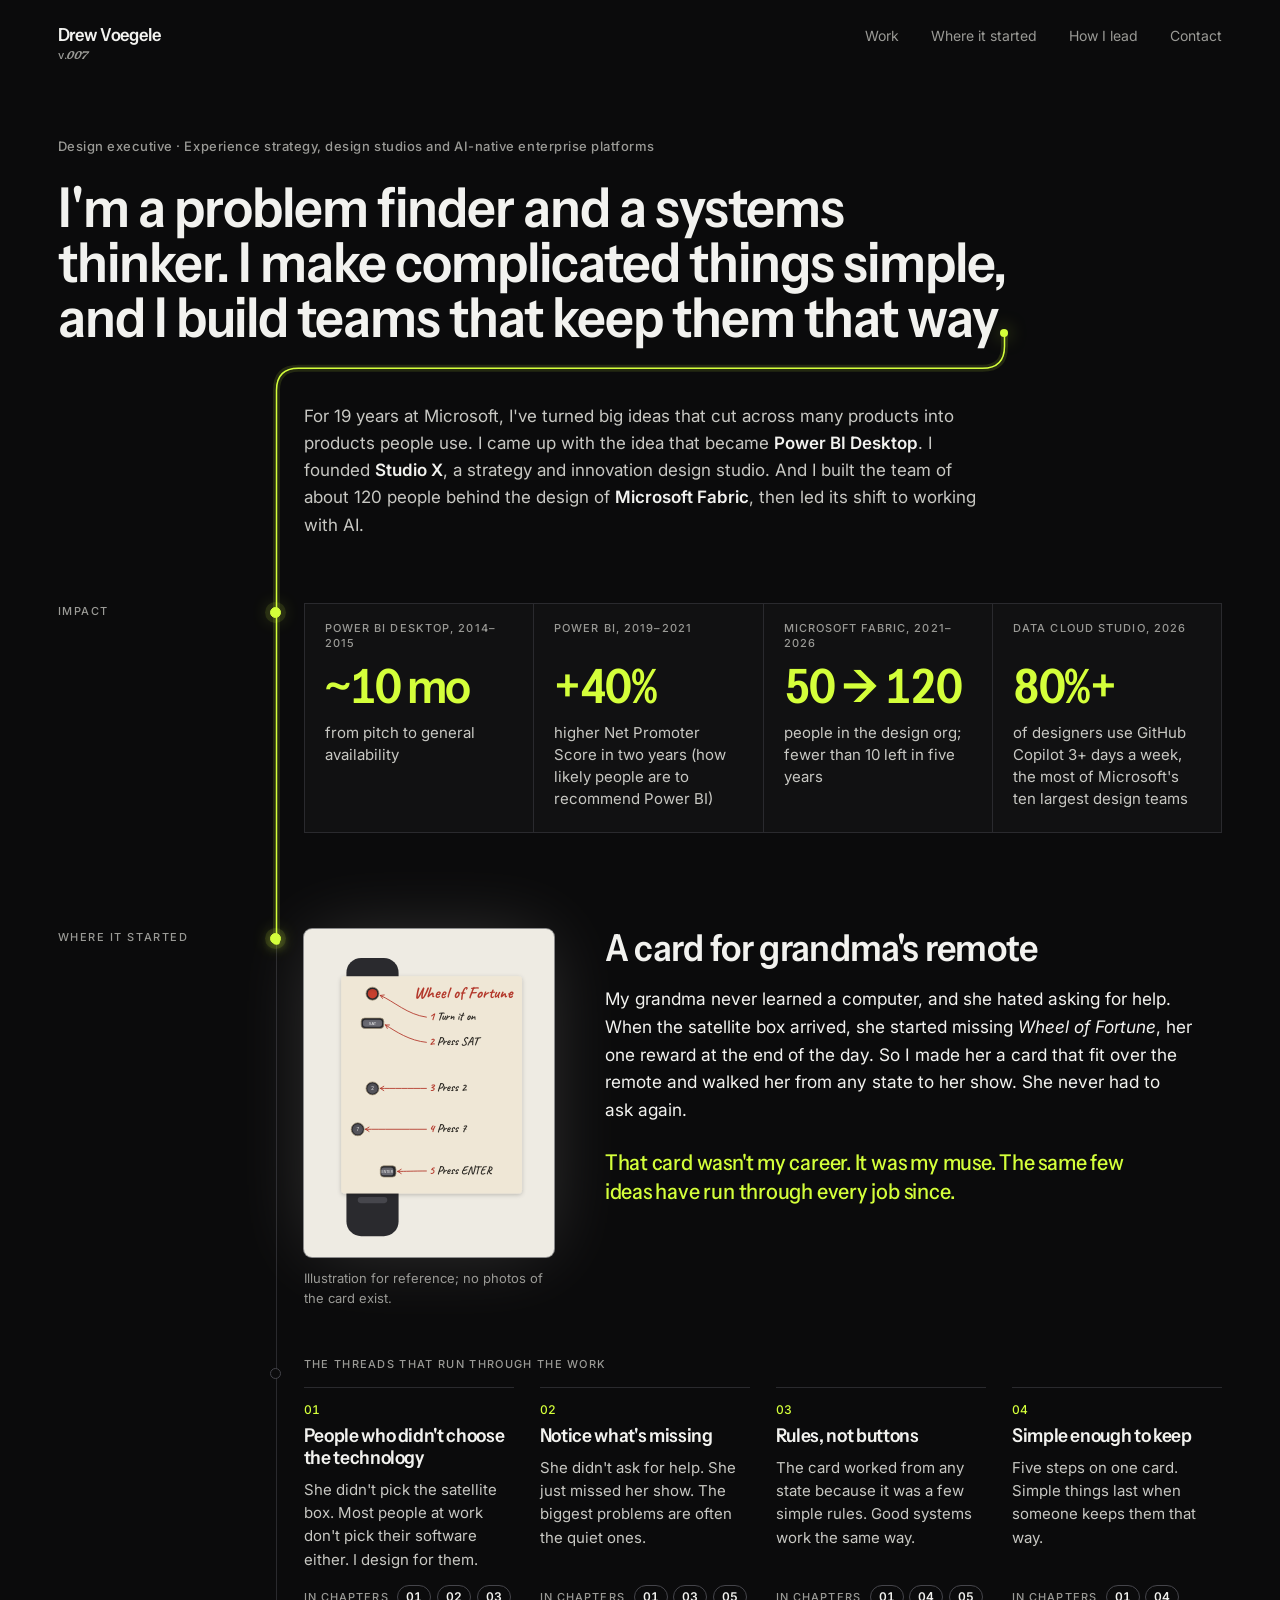
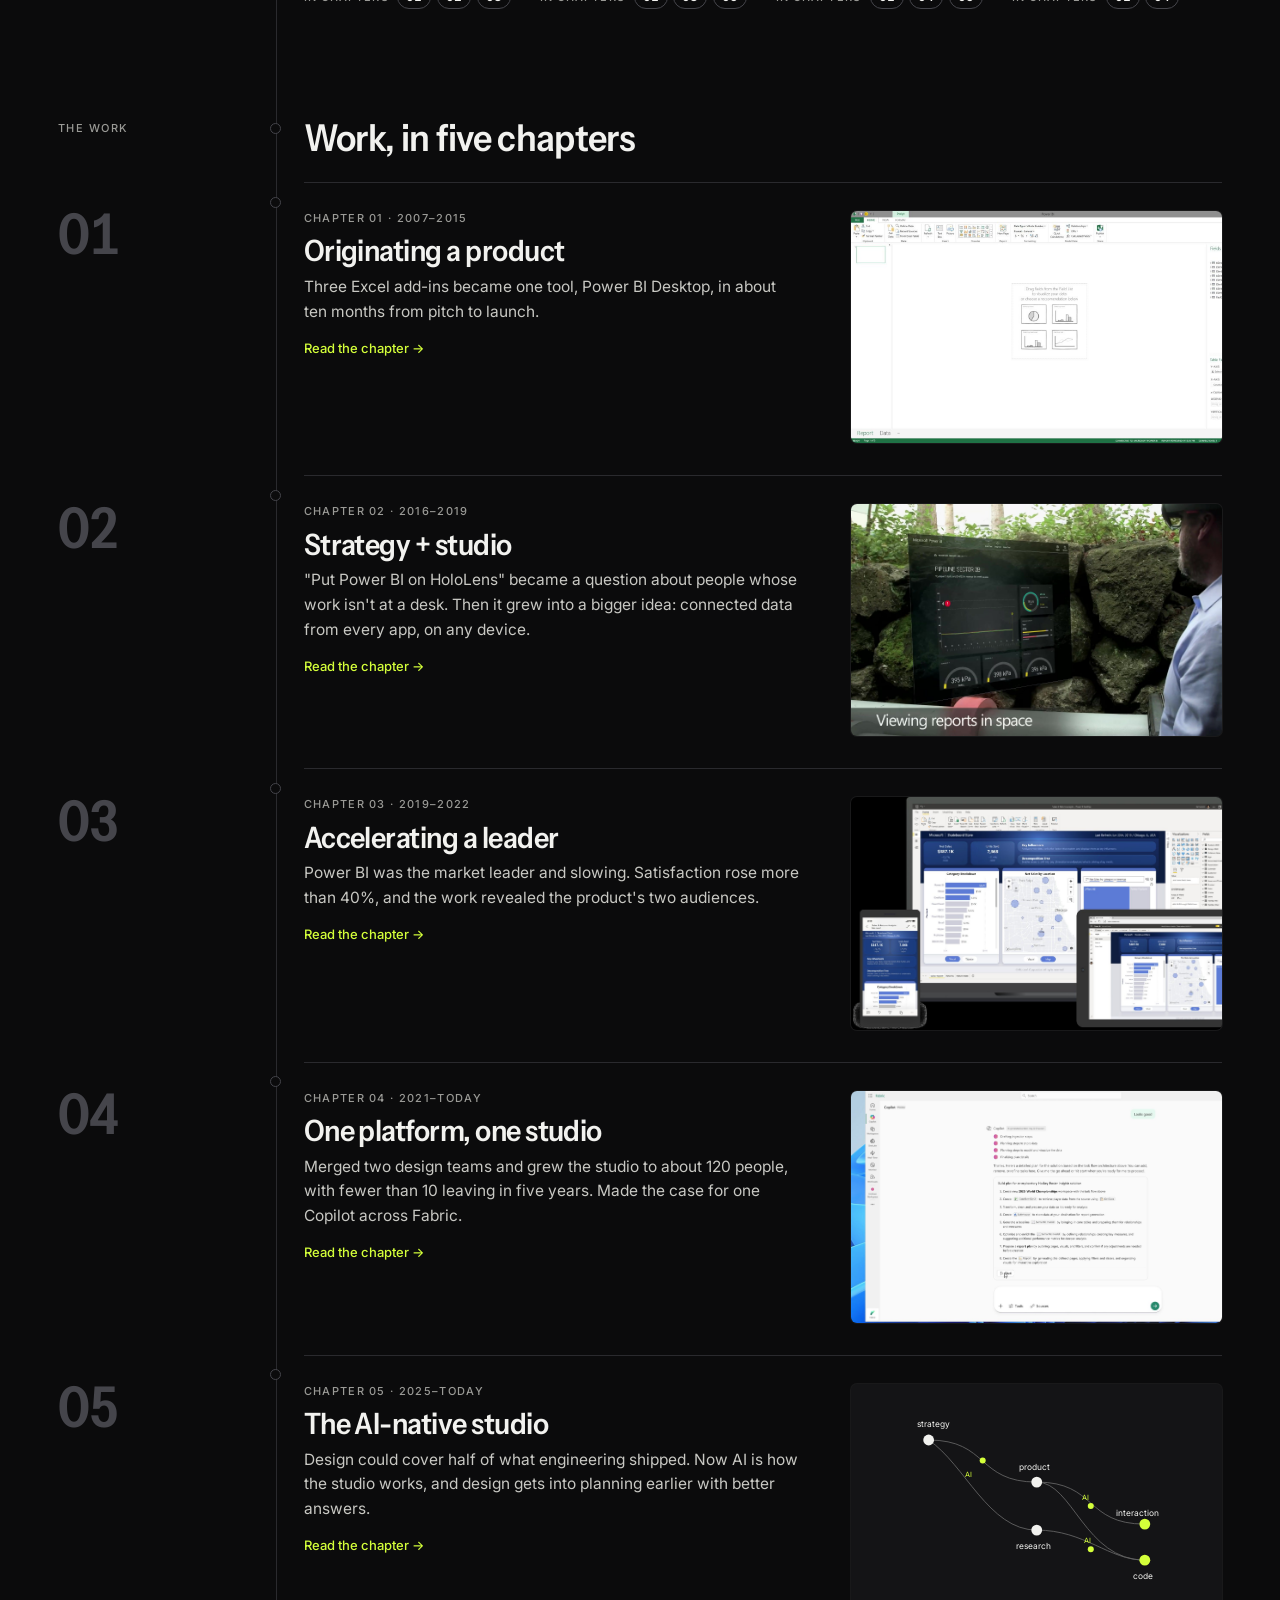
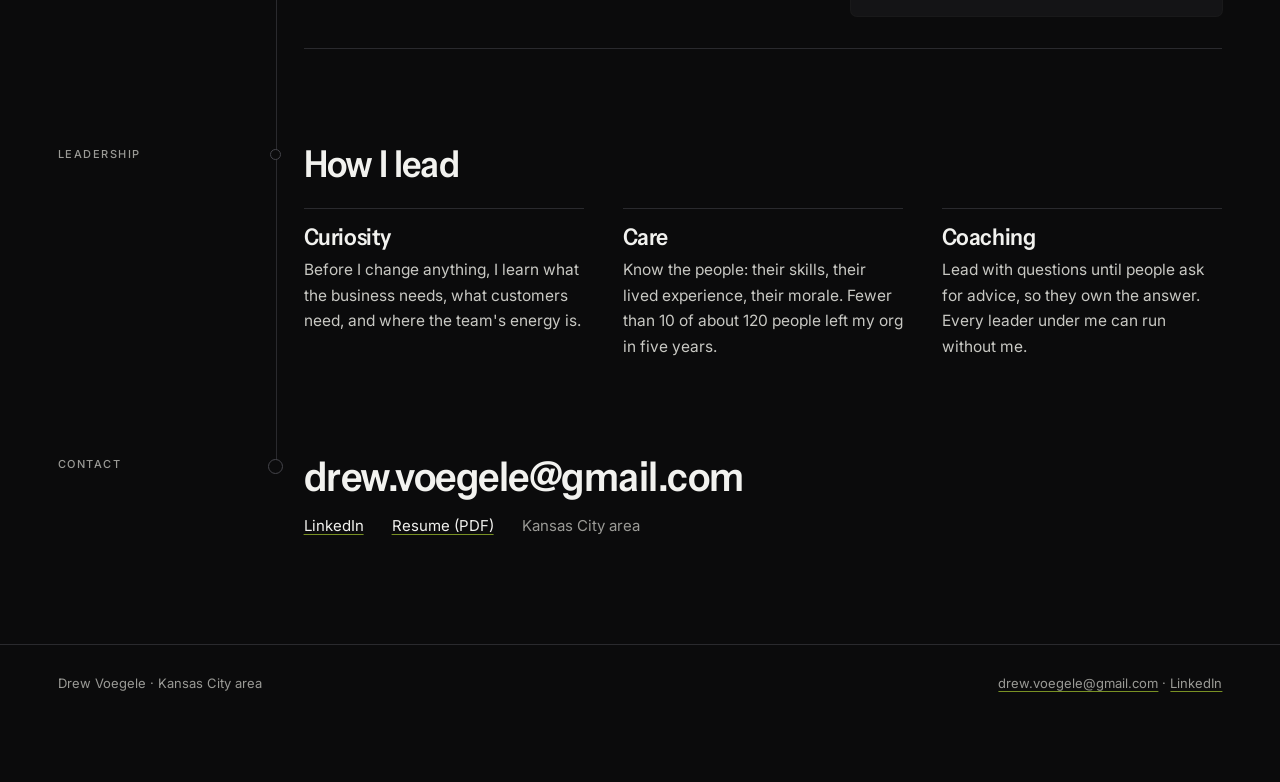
==== index.html @ d63e656a "Publish site from 84c8224" ====
<!doctype html><html lang="en" data-type="instrument"><head><meta charset="utf-8"><meta name="viewport" content="width=device-width, initial-scale=1">
<title>Drew Voegele · Design executive</title><meta name="description" content="I'm a problem finder and a systems thinker. I make complicated things simple, and I build teams that keep them that way.">
<meta name="color-scheme" content="dark"><meta name="theme-color" content="#0B0B0C">
<link rel="preconnect" href="https://fonts.googleapis.com"><link rel="preconnect" href="https://fonts.gstatic.com" crossorigin>
<link href="https://fonts.googleapis.com/css2?family=Instrument+Sans:wdth,wght@75..100,400..700&family=Caveat:wght@700&family=Inter:opsz,wght@14..32,400..600&display=swap" rel="stylesheet">
<link rel="stylesheet" href="styles.css?v=e92eb4bf">
<script>document.documentElement.classList.add("js");</script></head><body class="home">
<a class="skip" href="#main">Skip to content</a>
<div class="page">
<svg class="thread" aria-hidden="true" focusable="false"><path class="track"/><path class="glowline"/><path class="line"/><circle class="tip" r="3.5"/></svg>
<header class="site-head wrap"><span class="brand-wrap"><a class="brand" href="index.html">Drew Voegele</a><span class="ver" title="v.007"><span aria-hidden="true">v.</span><svg aria-hidden="true" focusable="false" xmlns="http://www.w3.org/2000/svg" viewBox="0 -1374 2126 755" fill="currentColor"><path d="M500 -1264Q473 -1281 433 -1279Q379 -1267 345.0 -1224.5Q311 -1182 287 -1138Q252 -1072 197.0 -938.0Q142 -804 180 -729Q198 -695 252 -700Q313 -711 373.5 -785.0Q434 -859 474.5 -951.5Q515 -1044 526.0 -1133.0Q537 -1222 500 -1264ZM290 -625Q188 -608 88.5 -637.5Q-11 -667 1 -800Q16 -1004 146.5 -1184.0Q277 -1364 502 -1364Q562 -1364 610 -1345Q738 -1294 695.5 -1133.5Q653 -973 580 -852Q527 -765 460.0 -707.0Q393 -649 290 -625Z M1207 -1264Q1180 -1281 1140 -1279Q1086 -1267 1052.0 -1224.5Q1018 -1182 994 -1138Q959 -1072 904.0 -938.0Q849 -804 887 -729Q905 -695 959 -700Q1020 -711 1080.5 -785.0Q1141 -859 1181.5 -951.5Q1222 -1044 1233.0 -1133.0Q1244 -1222 1207 -1264ZM997 -625Q895 -608 795.5 -637.5Q696 -667 708 -800Q723 -1004 853.5 -1184.0Q984 -1364 1209 -1364Q1269 -1364 1317 -1345Q1445 -1294 1402.5 -1133.5Q1360 -973 1287 -852Q1234 -765 1167.0 -707.0Q1100 -649 997 -625Z M2116 -1349Q2089 -1211 1967.5 -1106.5Q1846 -1002 1762 -899Q1654 -765 1582 -631H1396Q1501 -802 1646.5 -944.5Q1792 -1087 1944 -1216Q1859 -1223 1774.0 -1218.5Q1689 -1214 1604 -1214Q1568 -1206 1553 -1193Q1536 -1175 1526.0 -1151.5Q1516 -1128 1490 -1122Q1439 -1113 1420 -1115L1512 -1339L1980 -1349Z"/></svg><span class="sr">v.007</span></span></span>
  <nav aria-label="Primary"><a href="index.html#work">Work</a><a href="index.html#origin">Where it started</a><a href="index.html#lead">How I lead</a><a href="index.html#contact">Contact</a></nav></header><main id="main"><section class="hero wrap" aria-label="Introduction">
    <p class="eyebrow">Design executive · Experience strategy, design studios and AI-native enterprise platforms</p>
    <h1 class="statement">I'm a problem finder and a systems thinker. I make complicated things simple, and I build teams that keep them that way<span class="stop" data-t="start" aria-hidden="true"></span><span class="sr">.</span></h1>
    <div class="row intro-row"><div class="rail"></div><div class="spine"><span class="bend" data-t="bend" aria-hidden="true"></span></div><div class="body"><p class="intro">For 19 years at Microsoft, I've turned big ideas that cut across many products into products people use. I came up with the idea that became <strong>Power BI Desktop</strong>. I founded <strong>Studio X</strong>, a strategy and innovation design studio. And I built the team of about 120 people behind the design of <strong>Microsoft Fabric</strong>, then led its shift to working with AI.</p></div></div>
  </section><section class="wrap sec impact-sec" aria-labelledby="impact-h">
    <div class="row sec-head"><div class="rail"><span class="kicker">Impact</span></div><div class="spine"><span class="node" data-t="node" aria-hidden="true"></span></div><div class="body"><h2 id="impact-h" class="sr">Impact</h2>
      <ul class="cells"><li><span class="c-ctx">Power BI Desktop, 2014–2015</span><span class="c-num">~10 mo</span><span class="c-lbl">from pitch to general availability</span></li><li><span class="c-ctx">Power BI, 2019–2021</span><span class="c-num">+40%</span><span class="c-lbl">higher Net Promoter Score in two years (how likely people are to recommend Power BI)</span></li><li><span class="c-ctx">Microsoft Fabric, 2021–2026</span><span class="c-num">50 → 120</span><span class="c-lbl">people in the design org; fewer than 10 left in five years</span></li><li><span class="c-ctx">Data Cloud Studio, 2026</span><span class="c-num">80%+</span><span class="c-lbl">of designers use GitHub Copilot 3+ days a week, the most of Microsoft's ten largest design teams</span></li></ul></div></div>
  </section><section class="wrap sec origin-sec" id="origin" aria-labelledby="origin-h">
    <div class="row sec-head"><div class="rail"><span class="kicker">Where it started</span></div><div class="spine"><span class="node" data-t="node" aria-hidden="true"></span></div><div class="body"><div class="origin">
        <figure class="origin-card"><span class="paper"><svg class="grandma" role="img" aria-label="Illustration of the card: five numbered steps from any state to Wheel of Fortune" xmlns="http://www.w3.org/2000/svg" viewBox="0 0 520 700" role="img" aria-labelledby="gc-title gc-desc">
  <title id="gc-title">Grandma's remote card (illustration)</title>
  <desc id="gc-desc">A long, skinny satellite remote with a cardstock card laid over it. The card is about twice as wide as the remote and overhangs to the right. Holes let five buttons show through; in the overhang, a handwritten headline for each numbered step points to its button, leading to Wheel of Fortune.</desc>
  <defs>
    <mask id="gc-holes">
      <rect x="0" y="0" width="520" height="700" fill="#fff"/>
      <circle cx="130" cy="112" r="15" fill="#000"/>
      <rect x="104" y="168" width="52" height="24" rx="8" fill="#000"/>
      <circle cx="130" cy="330" r="15" fill="#000"/>
      <circle cx="96" cy="424" r="15" fill="#000"/>
      <rect x="148" y="508" width="36" height="26" rx="8" fill="#000"/>
    </mask>
    <filter id="gc-shadow" x="-10%" y="-10%" width="120%" height="120%">
      <feDropShadow dx="0" dy="3" stdDeviation="5" flood-opacity=".22"/>
    </filter>
  </defs>

  <!-- the long, skinny remote -->
  <rect x="70" y="30" width="120" height="640" rx="34" fill="#2a2a2e"/>
  <circle cx="130" cy="112" r="11" fill="#c8402f"/>
  <rect x="84" y="148" width="40" height="16" rx="6" fill="#55555c"/><rect x="136" y="148" width="40" height="16" rx="6" fill="#55555c"/>
  <rect x="108" y="172" width="44" height="16" rx="6" fill="#6a6a72"/>
  <text x="130" y="184" font-size="9" text-anchor="middle" fill="#eee" font-family="Arial, sans-serif">SAT</text>
  <rect x="86" y="214" width="24" height="56" rx="12" fill="#46464c"/><rect x="150" y="214" width="24" height="56" rx="12" fill="#46464c"/>
  <circle cx="130" cy="242" r="14" fill="#46464c"/>
  <g fill="#55555c">
    <circle cx="96" cy="330" r="12"/><circle cx="130" cy="330" r="12"/><circle cx="164" cy="330" r="12"/>
    <circle cx="96" cy="377" r="12"/><circle cx="130" cy="377" r="12"/><circle cx="164" cy="377" r="12"/>
    <circle cx="96" cy="424" r="12"/><circle cx="130" cy="424" r="12"/><circle cx="164" cy="424" r="12"/>
    <circle cx="96" cy="471" r="12"/><circle cx="130" cy="471" r="12"/><circle cx="164" cy="471" r="12"/>
  </g>
  <g font-family="Arial, sans-serif" font-size="11" fill="#eee" text-anchor="middle">
    <text x="96" y="334">1</text><text x="130" y="334">2</text><text x="164" y="334">3</text>
    <text x="96" y="381">4</text><text x="130" y="381">5</text><text x="164" y="381">6</text>
    <text x="96" y="428">7</text><text x="130" y="428">8</text><text x="164" y="428">9</text>
    <text x="130" y="475">0</text>
  </g>
  <rect x="150" y="512" width="28" height="18" rx="6" fill="#6a6a72"/>
  <text x="164" y="525" font-size="8" text-anchor="middle" fill="#eee" font-family="Arial, sans-serif">ENTER</text>
  <rect x="96" y="580" width="68" height="14" rx="7" fill="#46464c"/>

  <!-- the card: about twice the remote's width, overhanging to the right -->
  <g filter="url(#gc-shadow)">
    <rect x="58" y="72" width="416" height="500" rx="8" fill="#efe7d6" mask="url(#gc-holes)"/>
  </g>
  <g fill="none" stroke="#9c8f74" stroke-width="1.5">
    <circle cx="130" cy="112" r="15"/><rect x="104" y="168" width="52" height="24" rx="8"/>
    <circle cx="130" cy="330" r="15"/><circle cx="96" cy="424" r="15"/><rect x="148" y="508" width="36" height="26" rx="8"/>
  </g>

  <!-- handwritten headlines in the overhang, each pointing to its button -->
  <g font-family="'Caveat', 'Bradley Hand', 'Comic Sans MS', cursive" fill="#2d2a25">
    <text x="226" y="122" font-size="38" font-weight="700" fill="#b3372a">Wheel of Fortune</text>
  </g>
  <g font-family="'Caveat', 'Bradley Hand', 'Comic Sans MS', cursive" font-size="27" font-weight="700" fill="#2d2a25">
    <text x="260" y="172"><tspan fill="#b3372a">1</tspan>  Turn it on</text>
    <text x="260" y="230"><tspan fill="#b3372a">2</tspan>  Press SAT</text>
    <text x="260" y="336"><tspan fill="#b3372a">3</tspan>  Press 2</text>
    <text x="260" y="430"><tspan fill="#b3372a">4</tspan>  Press 7</text>
    <text x="260" y="526"><tspan fill="#b3372a">5</tspan>  Press ENTER</text>
  </g>
  <g fill="none" stroke="#b3372a" stroke-width="2" stroke-linecap="round">
    <path d="M254 166 C 210 160, 180 130, 148 116"/><path d="M148 116 l 9 -1 M148 116 l 5 7"/>
    <path d="M254 224 C 215 220, 185 200, 160 184"/><path d="M160 184 l 9 0 M160 184 l 4 8"/>
    <path d="M254 330 C 215 330, 175 330, 148 330"/><path d="M148 330 l 8 -5 M148 330 l 8 5"/>
    <path d="M254 424 C 200 424, 150 424, 114 424"/><path d="M114 424 l 8 -5 M114 424 l 8 5"/>
    <path d="M254 520 C 225 520, 205 521, 188 521"/><path d="M188 521 l 8 -5 M188 521 l 8 5"/>
  </g>
</svg>
</span><figcaption class="cap">Illustration for reference; no photos of the card exist.</figcaption></figure>
        <div class="origin-text"><h2 id="origin-h">A card for grandma's remote</h2><p class="crawl">My grandma never learned a computer, and she hated asking for help. When the satellite box arrived, she started missing <em>Wheel of Fortune</em>, her one reward at the end of the day. So I made her a card that fit over the remote and walked her from any state to her show. She never had to ask again.</p><p class="turn">That card wasn't my career. It was my muse. The same few ideas have run through every job since.</p></div>
      </div></div></div>
    <div class="row threads-row"><div class="rail"></div><div class="spine"><span class="node" data-t="node" aria-hidden="true"></span></div><div class="body"><h3 class="threads-h">The threads that run through the work</h3>
      <ol class="threads"><li><span class="th-n">01</span><h4>People who didn't choose the technology</h4><p>She didn't pick the satellite box. Most people at work don't pick their software either. I design for them.</p><p class="th-in"><span>In chapters</span><a class="th-ch" href="work/originating-a-product.html" title="Originating a product">01</a><a class="th-ch" href="work/strategy-and-studio.html" title="Strategy + studio">02</a><a class="th-ch" href="work/accelerating-a-leader.html" title="Accelerating a leader">03</a></p></li><li><span class="th-n">02</span><h4>Notice what's missing</h4><p>She didn't ask for help. She just missed her show. The biggest problems are often the quiet ones.</p><p class="th-in"><span>In chapters</span><a class="th-ch" href="work/originating-a-product.html" title="Originating a product">01</a><a class="th-ch" href="work/accelerating-a-leader.html" title="Accelerating a leader">03</a><a class="th-ch" href="work/the-ai-native-studio.html" title="The AI-native studio">05</a></p></li><li><span class="th-n">03</span><h4>Rules, not buttons</h4><p>The card worked from any state because it was a few simple rules. Good systems work the same way.</p><p class="th-in"><span>In chapters</span><a class="th-ch" href="work/originating-a-product.html" title="Originating a product">01</a><a class="th-ch" href="work/one-platform-one-studio.html" title="One platform, one studio">04</a><a class="th-ch" href="work/the-ai-native-studio.html" title="The AI-native studio">05</a></p></li><li><span class="th-n">04</span><h4>Simple enough to keep</h4><p>Five steps on one card. Simple things last when someone keeps them that way.</p><p class="th-in"><span>In chapters</span><a class="th-ch" href="work/originating-a-product.html" title="Originating a product">01</a><a class="th-ch" href="work/one-platform-one-studio.html" title="One platform, one studio">04</a></p></li></ol></div></div>
  </section><section class="wrap sec" id="work" aria-labelledby="work-h">
    <div class="row sec-head"><div class="rail"><span class="kicker">The work</span></div><div class="spine"><span class="node" data-t="node" aria-hidden="true"></span></div><div class="body"><h2 id="work-h">Work, in five chapters</h2></div></div>
    <ol class="chapters"><li><div class="row chapter"><div class="rail"><span class="ch-n">01</span></div><div class="spine"><span class="node" data-t="node" aria-hidden="true"></span></div><div class="body"><a class="ch-link" href="work/originating-a-product.html"><span class="ch-txt"><span class="ch-years">Chapter 01 · 2007–2015</span><span class="ch-title">Originating a product</span><span class="ch-sum">Three Excel add-ins became one tool, Power BI Desktop, in about ten months from pitch to launch.</span><span class="ch-go">Read the chapter <span aria-hidden="true">→</span></span></span>
        <span class="ch-thumb"><img src="img/pbi-scottgu-empty-canvas.jpg" alt="" loading="lazy" decoding="async"></span></a></div></div></li><li><div class="row chapter"><div class="rail"><span class="ch-n">02</span></div><div class="spine"><span class="node" data-t="node" aria-hidden="true"></span></div><div class="body"><a class="ch-link" href="work/strategy-and-studio.html"><span class="ch-txt"><span class="ch-years">Chapter 02 · 2016–2019</span><span class="ch-title">Strategy + studio</span><span class="ch-sum">&quot;Put Power BI on HoloLens&quot; became a question about people whose work isn't at a desk. Then it grew into a bigger idea: connected data from every app, on any device.</span><span class="ch-go">Read the chapter <span aria-hidden="true">→</span></span></span>
        <span class="ch-thumb"><img src="img/hololens-pipewalk-report-in-space.jpg" alt="" loading="lazy" decoding="async"></span></a></div></div></li><li><div class="row chapter"><div class="rail"><span class="ch-n">03</span></div><div class="spine"><span class="node" data-t="node" aria-hidden="true"></span></div><div class="body"><a class="ch-link" href="work/accelerating-a-leader.html"><span class="ch-txt"><span class="ch-years">Chapter 03 · 2019–2022</span><span class="ch-title">Accelerating a leader</span><span class="ch-sum">Power BI was the market leader and slowing. Satisfaction rose more than 40%, and the work revealed the product's two audiences.</span><span class="ch-go">Read the chapter <span aria-hidden="true">→</span></span></span>
        <span class="ch-thumb"><img src="img/pbi-new-look-2020.jpg" alt="" loading="lazy" decoding="async"></span></a></div></div></li><li><div class="row chapter"><div class="rail"><span class="ch-n">04</span></div><div class="spine"><span class="node" data-t="node" aria-hidden="true"></span></div><div class="body"><a class="ch-link" href="work/one-platform-one-studio.html"><span class="ch-txt"><span class="ch-years">Chapter 04 · 2021–today</span><span class="ch-title">One platform, one studio</span><span class="ch-sum">Merged two design teams and grew the studio to about 120 people, with fewer than 10 leaving in five years. Made the case for one Copilot across Fabric.</span><span class="ch-go">Read the chapter <span aria-hidden="true">→</span></span></span>
        <span class="ch-thumb"><img src="img/zava-build-plan.jpg" alt="" loading="lazy" decoding="async"></span></a></div></div></li><li><div class="row chapter"><div class="rail"><span class="ch-n">05</span></div><div class="spine"><span class="node" data-t="node" aria-hidden="true"></span></div><div class="body"><a class="ch-link" href="work/the-ai-native-studio.html"><span class="ch-txt"><span class="ch-years">Chapter 05 · 2025–today</span><span class="ch-title">The AI-native studio</span><span class="ch-sum">Design could cover half of what engineering shipped. Now AI is how the studio works, and design gets into planning earlier with better answers.</span><span class="ch-go">Read the chapter <span aria-hidden="true">→</span></span></span>
        <span class="ch-thumb"><svg class="cascade" viewBox="0 0 480 300" role="img" aria-label="Design as a cascade of decisions: each decision flows into the next, with AI taking on steps along the way">
  <g fill="none" stroke="currentColor" stroke-width="1.5" opacity=".35"><path d="M60 50 C 160 50,140 120,240 120 S 320 190,420 190"/><path d="M60 50 C 120 90,160 200,240 200 S 360 250,420 250"/><path d="M240 120 C 300 120,320 250,420 250"/></g>
  <g fill="currentColor"><circle cx="60" cy="50" r="9"/><circle cx="240" cy="120" r="9"/><circle cx="240" cy="200" r="9"/></g>
  <g fill="var(--accent)"><circle cx="420" cy="190" r="9"/><circle cx="420" cy="250" r="9"/><circle cx="150" cy="84" r="5"/><circle cx="330" cy="160" r="5"/><circle cx="330" cy="232" r="5"/></g>
  <g font-family="var(--body)" font-size="14" fill="currentColor"><text x="40" y="28">strategy</text><text x="210" y="100">product</text><text x="206" y="232">research</text><text x="372" y="176">interaction</text><text x="400" y="282">code</text></g>
  <g font-family="var(--body)" font-size="12" fill="var(--accent)"><text x="120" y="112">AI</text><text x="316" y="150">AI</text><text x="318" y="222">AI</text></g></svg></span></a></div></div></li></ol>
  </section><section class="wrap sec" id="lead" aria-labelledby="lead-h">
    <div class="row sec-head"><div class="rail"><span class="kicker">Leadership</span></div><div class="spine"><span class="node" data-t="node" aria-hidden="true"></span></div><div class="body"><h2 id="lead-h">How I lead</h2>
      <div class="lead"><div><h3>Curiosity</h3><p>Before I change anything, I learn what the business needs, what customers need, and where the team's energy is.</p></div><div><h3>Care</h3><p>Know the people: their skills, their lived experience, their morale. Fewer than 10 of about 120 people left my org in five years.</p></div><div><h3>Coaching</h3><p>Lead with questions until people ask for advice, so they own the answer. Every leader under me can run without me.</p></div></div></div></div>
  </section><section class="wrap sec contact" id="contact" aria-labelledby="contact-h">
    <div class="row sec-head"><div class="rail"><span class="kicker">Contact</span></div><div class="spine"><span class="node end" data-t="end" aria-hidden="true"></span></div><div class="body"><h2 id="contact-h" class="sr">Contact</h2>
      <p class="mail"><a href="mailto:drew.voegele@gmail.com">drew.voegele@gmail.com</a></p>
      <p class="links"><a href="https://www.linkedin.com/in/drewvoegele">LinkedIn</a><a href="assets/Drew-Voegele-Resume.pdf">Resume (PDF)</a><span>Kansas City area</span></p></div></div>
  </section></main><footer class="site-foot wrap"><p>Drew Voegele · Kansas City area</p><p><a href="mailto:drew.voegele@gmail.com">drew.voegele@gmail.com</a> · <a href="https://www.linkedin.com/in/drewvoegele">LinkedIn</a></p></footer></div>

<script src="thread.js?v=e92eb4bf" defer></script>

</body></html>
---- styles.css ----
/* Iteration 05 · Converged. 03's colors and line; 02's chapter index and chapter layout; 01's impact cells
   and call-outs. Rules: concepts/DIRECTION.md. Sizes run a notch smaller than any of 01–04. */
:root {
  --bg: #0B0B0C; --raised: #141416; --raised-2: #1A1A1D; --hair: #2A2A2E; --hair-2: #45454B;
  --text: #F2F2EF; --text-2: #C8C8C3; --muted: #9A9A96; --accent: #D4FF3A; --on-accent: #0B0B0C;
  --body: "Inter", system-ui, -apple-system, "Segoe UI", Arial, sans-serif;
  --pad: clamp(16px, 4.5vw, 64px);
  --label: 190px; --spine: 56px;
  --dot-top: .55em;
  color-scheme: dark;
}
/* Headline type, switchable from the concept bar: between 03's playfulness and 02's elegance */
:root, [data-type="instrument"] { --display: "Instrument Sans", "Helvetica Neue", Arial, sans-serif; --d-wght: 600; --d-wdth: 92%; --d-vs: normal; --d-track: -.018em; }
[data-type="bricolage"] { --display: "Bricolage Grotesque", "Helvetica Neue", Arial, sans-serif; --d-wght: 540; --d-wdth: 100%; --d-vs: "opsz" 32; --d-track: -.02em; }
[data-type="schibsted"] { --display: "Schibsted Grotesk", "Helvetica Neue", Arial, sans-serif; --d-wght: 600; --d-wdth: 100%; --d-vs: normal; --d-track: -.022em; }

* { box-sizing: border-box; }
html { -webkit-text-size-adjust: 100%; background: var(--bg); }
body { margin: 0; background: var(--bg); color: var(--text); font: 400 1rem/1.65 var(--body); -webkit-font-smoothing: antialiased; }
img, svg { max-width: 100%; display: block; }
img { height: auto; }
a { color: inherit; text-decoration: underline; text-decoration-color: color-mix(in srgb, var(--accent) 55%, transparent); text-decoration-thickness: 1px; text-underline-offset: .22em; }
a:hover { color: var(--accent); }
:focus-visible { outline: 2px solid var(--accent); outline-offset: 4px; border-radius: 3px; }
h1, h2, h3, h4, .disp { font-family: var(--display); font-weight: var(--d-wght); font-stretch: var(--d-wdth); font-variation-settings: var(--d-vs); letter-spacing: var(--d-track); line-height: 1.05; margin: 0; }
p { margin: 0 0 1em; }
strong { font-weight: 600; color: var(--text); }
.sr { position: absolute; width: 1px; height: 1px; overflow: hidden; clip: rect(0 0 0 0); white-space: nowrap; }
.skip { position: absolute; left: -999px; top: .5rem; z-index: 30; background: var(--accent); color: var(--bg); padding: .5rem .8rem; border-radius: 4px; font-weight: 600; }
.skip:focus { left: var(--pad); }

.page { position: relative; isolation: isolate; }
.wrap { width: 100%; max-width: 1400px; margin-inline: auto; padding-inline: var(--pad); position: relative; z-index: 1; }
.kicker { display: block; font: 500 .6875rem/1.4 var(--body); letter-spacing: .14em; text-transform: uppercase; color: var(--muted); }

/* ---------- The line (from 03) ---------- */
svg.thread { position: absolute; left: 0; top: 0; z-index: 0; pointer-events: none; overflow: visible; max-width: none; }
svg.thread path { fill: none; stroke-linecap: round; stroke-linejoin: round; }
svg.thread .track { stroke: var(--hair); stroke-width: 1; }
svg.thread .line { stroke: var(--accent); stroke-width: 1.5; }
svg.thread .glowline { stroke: var(--accent); stroke-width: 7; opacity: .12; }
svg.thread .tip { fill: var(--accent); filter: drop-shadow(0 0 6px var(--accent)); }
.thread-done svg.thread .tip { opacity: 0; transition: opacity .6s; }

.row { display: grid; grid-template-columns: var(--label) var(--spine) minmax(0, 1fr); grid-template-areas: "rail spine body"; }
.rail { grid-area: rail; padding-top: .1rem; min-width: 0; }
.spine { grid-area: spine; display: flex; justify-content: center; align-items: flex-start; }
.body { grid-area: body; min-width: 0; }
.node { display: block; width: 11px; height: 11px; border-radius: 50%; background: var(--bg); border: 1.5px solid var(--hair-2); margin-top: var(--dot-top); flex: none; transition: background-color .5s, border-color .5s, box-shadow .5s; }
.node.lit, html:not(.js) .node { background: var(--accent); border-color: var(--accent); box-shadow: 0 0 0 5px rgba(212, 255, 58, .10), 0 0 18px rgba(212, 255, 58, .45); }
.node.end, .node.start { width: 15px; height: 15px; }
.bend { display: block; width: 1px; height: 1px; }
.sec-head .node { --dot-top: .25rem; }

/* ---------- Header ---------- */
.site-head { display: flex; justify-content: space-between; align-items: baseline; gap: 1rem; padding-block: 1.5rem; }
.brand { font: var(--d-wght) 1.125rem/1 var(--display); font-stretch: var(--d-wdth); font-variation-settings: var(--d-vs); letter-spacing: -.01em; text-decoration: none; }
.brand-wrap { display: flex; flex-direction: column; gap: .4rem; }
.ver { display: block; font: 500 .6875rem/1 var(--body); color: var(--muted); transition: color .2s; }
.ver svg { display: inline; height: .73em; width: auto; vertical-align: baseline; margin-left: .08em; } /* .73em ≈ Inter's cap height, so 007 stands as tall as a capital */
.ver:hover { color: var(--accent); }
.site-head nav { display: flex; gap: clamp(1rem, 2.6vw, 2rem); font-size: .875rem; }
.site-head nav a { color: var(--muted); text-decoration: none; }
.site-head nav a:hover { color: var(--text); }

/* ---------- Home hero: sized so the impact cells peek above the fold ---------- */
.hero { padding-top: clamp(1.5rem, 4vw, 3.5rem); }
.eyebrow { font: 500 .8125rem/1.5 var(--body); letter-spacing: .04em; color: var(--muted); margin-bottom: clamp(1rem, 2vw, 1.5rem); max-width: 44rem; }
.statement { font-size: clamp(2.25rem, 4.3vw, 4.1rem); line-height: 1.0; max-width: 17.5em; text-wrap: balance; }
.stop { display: inline-block; width: .15em; height: .15em; border-radius: 50%; background: var(--accent); margin-left: .035em; box-shadow: 0 0 .3em rgba(212, 255, 58, .55); }
.intro-row { margin-top: clamp(2.5rem, 4.5vw, 3.75rem); }
.intro { font-size: clamp(1.0625rem, 1.3vw, 1.1875rem); line-height: 1.6; color: var(--text-2); max-width: 40em; margin: 0; }

.sec { padding-top: clamp(4rem, 7.5vw, 7rem); }
.sec h2 { font-size: clamp(1.75rem, 2.9vw, 2.6rem); }
.impact-sec { padding-top: clamp(3rem, 5vw, 4.5rem); }

/* ---------- Impact cells (from 01) ---------- */
.cells { list-style: none; margin: 0; padding: 0; display: grid; grid-template-columns: repeat(4, minmax(0, 1fr)); border-top: 1px solid var(--hair); border-left: 1px solid var(--hair); }
.cells li { display: flex; flex-direction: column; gap: .75rem; padding: 1.1rem 1.25rem 1.4rem; border-right: 1px solid var(--hair); border-bottom: 1px solid var(--hair); background: rgba(20, 20, 22, .72); }
.c-ctx { font: 500 .6875rem/1.35 var(--body); letter-spacing: .1em; text-transform: uppercase; color: var(--muted); min-height: 2.7em; }
.c-num { font: var(--d-wght) clamp(2.25rem, 3.7vw, 3.4rem)/1 var(--display); font-stretch: var(--d-wdth); font-variation-settings: var(--d-vs); letter-spacing: -.03em; color: var(--accent); font-variant-numeric: tabular-nums; white-space: nowrap; }
.c-lbl { font-size: .9375rem; line-height: 1.45; color: var(--text-2); }

/* ---------- Origin: the muse, then the threads ---------- */
.origin { display: grid; grid-template-columns: minmax(0, 250px) minmax(0, 1fr); gap: clamp(1.5rem, 4vw, 3.5rem); align-items: start; }
.paper { display: block; background: #EEEBE3; border-radius: 8px; padding: 16px 12px 8px; box-shadow: 0 0 0 1px rgba(255, 255, 255, .5), 0 0 80px -10px rgba(238, 235, 227, .2); }
.paper svg { width: 100%; height: auto; }
.origin-card { margin: 0; }
.origin-text h2 { margin-bottom: 1.1rem; }
.crawl { font-size: clamp(1.0625rem, 1.35vw, 1.25rem); line-height: 1.6; color: var(--text); max-width: 34em; }
.turn { font: 500 clamp(1.2rem, 1.7vw, 1.5rem)/1.35 var(--display); font-stretch: var(--d-wdth); font-variation-settings: var(--d-vs); letter-spacing: -.01em; color: var(--accent); max-width: 26em; margin-top: 1.5rem; }
.threads-row { margin-top: clamp(2.5rem, 4vw, 3.5rem); }
.threads-h { font-size: 1rem; font-family: var(--body); font-weight: 500; letter-spacing: .12em; text-transform: uppercase; font-size: .6875rem; color: var(--muted); margin-bottom: 1rem; }
.threads { list-style: none; margin: 0; padding: 0; display: grid; grid-template-columns: repeat(4, minmax(0, 1fr)); gap: 0 clamp(1rem, 2vw, 1.75rem); }
.threads li { border-top: 1px solid var(--hair); padding-top: 1rem; display: flex; flex-direction: column; }
.th-n { font: 500 .75rem/1 var(--body); color: var(--accent); font-variant-numeric: tabular-nums; margin-bottom: .6rem; }
.threads h4 { font-size: 1.1875rem; line-height: 1.15; margin-bottom: .55rem; }
.threads p { font-size: .9375rem; line-height: 1.55; color: var(--text-2); margin: 0 0 .9rem; }
.th-in { display: flex; flex-wrap: wrap; align-items: center; gap: .35rem; margin-top: auto !important; }
.th-in span { font: 500 .6875rem/1 var(--body); letter-spacing: .1em; text-transform: uppercase; color: var(--muted); margin-right: .2rem; }
.th-ch { font: 600 .75rem/1 var(--body); text-decoration: none; color: var(--text); border: 1px solid var(--hair-2); border-radius: 99px; padding: .3rem .5rem; font-variant-numeric: tabular-nums; }
.th-ch:hover { border-color: var(--accent); color: var(--accent); }

/* ---------- Chapters (02's contents layout) ---------- */
.chapters { list-style: none; margin: 1.5rem 0 0; padding: 0; }
.chapter .node { --dot-top: .9rem; }
.ch-n { display: block; font: var(--d-wght) clamp(2.75rem, 4.4vw, 4.25rem)/.9 var(--display); font-stretch: var(--d-wdth); font-variation-settings: var(--d-vs); letter-spacing: -.03em; color: var(--hair-2); font-variant-numeric: tabular-nums; transition: color .6s; padding-top: 1.6rem; }
.chapter.lit .ch-n, html:not(.js) .ch-n { color: var(--accent); }
.ch-link { display: grid; grid-template-columns: minmax(0, 1.15fr) minmax(0, .85fr); gap: clamp(1.25rem, 3.5vw, 3rem); align-items: start; text-decoration: none; padding: 1.75rem 0 2rem; border-top: 1px solid var(--hair); }
.chapters li:last-child .ch-link { border-bottom: 1px solid var(--hair); }
.ch-txt { display: flex; flex-direction: column; gap: .55rem; }
.ch-years { font: 500 .6875rem/1.4 var(--body); letter-spacing: .12em; text-transform: uppercase; color: var(--muted); }
.ch-title { font: var(--d-wght) clamp(1.5rem, 2.3vw, 2.1rem)/1.05 var(--display); font-stretch: var(--d-wdth); font-variation-settings: var(--d-vs); letter-spacing: var(--d-track); }
.ch-sum { font-size: .9688rem; line-height: 1.6; color: var(--text-2); max-width: 32em; }
.ch-go { margin-top: .35rem; font: 500 .8125rem/1.4 var(--body); color: var(--accent); }
a.ch-link:hover .ch-title { color: var(--accent); }
.ch-thumb { display: block; aspect-ratio: 16 / 10; overflow: hidden; background: var(--raised); border-radius: 6px; box-shadow: 0 0 0 1px rgba(255, 255, 255, .06); }
.ch-thumb img { width: 100%; height: 100%; object-fit: cover; object-position: top left; transition: transform .6s cubic-bezier(.2, .7, .2, 1); }
a.ch-link:hover .ch-thumb img { transform: scale(1.025); }
.cascade { color: var(--text); width: 100%; height: 100%; padding: 7% 6%; }

/* ---------- Lead and contact hang off the line (03), more compact ---------- */
.lead { display: grid; grid-template-columns: repeat(3, minmax(0, 1fr)); gap: clamp(1.25rem, 3vw, 2.5rem); margin-top: 1.5rem; }
.lead h3 { font-size: clamp(1.25rem, 1.8vw, 1.6rem); margin-bottom: .5rem; padding-top: 1rem; border-top: 1px solid var(--hair); }
.lead p { color: var(--text-2); font-size: .9688rem; margin: 0; }
.contact { padding-bottom: clamp(3.5rem, 7vw, 6rem); }
.mail { font: var(--d-wght) clamp(1.5rem, 3.2vw, 2.75rem)/1.05 var(--display); font-stretch: var(--d-wdth); font-variation-settings: var(--d-vs); letter-spacing: -.012em; margin: 0 0 1rem; overflow-wrap: anywhere; }
.mail a { text-decoration: none; background: linear-gradient(var(--accent), var(--accent)) 0 100% / 0 2px no-repeat; transition: background-size .5s, color .3s; }
.mail a:hover { background-size: 100% 2px; }
.links { display: flex; flex-wrap: wrap; gap: .5rem 1.75rem; color: var(--muted); font-size: .9375rem; }
.links a { color: var(--text); }
.site-foot { display: flex; flex-wrap: wrap; justify-content: space-between; gap: .5rem 2rem; padding-block: 1.75rem 5.5rem; border-top: 1px solid var(--hair); color: var(--muted); font-size: .8125rem; }
.site-foot p { margin: 0; }

/* ---------- Images glow on black (03) ---------- */
.glow { position: relative; display: block; isolation: isolate; }
.glow::before { content: ""; position: absolute; inset: 10% 8% -4%; z-index: -1; background: var(--src) center / cover no-repeat; filter: blur(46px) saturate(1.4); opacity: .3; border-radius: 30%; pointer-events: none; }
.glow img { width: 100%; border-radius: 5px; box-shadow: 0 0 0 1px rgba(255, 255, 255, .07), 0 36px 72px -40px rgba(0, 0, 0, .9); }

/* ---------- Chapter page ---------- */
.chapter-page { --label: 220px; }
.ch-hero { position: relative; padding: clamp(2.5rem, 6vw, 5rem) 0 clamp(2rem, 4vw, 3rem); }
.ch-hero-bg { position: absolute; inset: -84px 0 0 34%; z-index: -1; background: var(--hero) center top / cover no-repeat; opacity: .78; pointer-events: none; }
.ch-hero-bg::after { content: ""; position: absolute; inset: 0;
  background: linear-gradient(90deg, var(--bg) 0%, rgba(11, 11, 12, .85) 30%, rgba(11, 11, 12, .55) 65%, rgba(11, 11, 12, .25) 100%),
              linear-gradient(0deg, var(--bg) 0%, rgba(11, 11, 12, .6) 30%, rgba(11, 11, 12, 0) 60%),
              linear-gradient(180deg, var(--bg) 0%, rgba(11, 11, 12, 0) 24%); }
.sh-row .node { --dot-top: .6rem; }
.sh-years { display: block; margin-top: .35rem; color: var(--text-2); font-size: .875rem; }
.story-title { font-size: clamp(2.5rem, 5.4vw, 4.9rem); line-height: .98; max-width: 12em; text-wrap: balance; }
.deck { margin: 1.25rem 0 0; max-width: 30em; font: 500 clamp(1.1rem, 1.7vw, 1.45rem)/1.35 var(--display); font-stretch: var(--d-wdth); font-variation-settings: var(--d-vs); letter-spacing: -.008em; color: var(--text); }
.byline { display: grid; grid-template-columns: minmax(0, .8fr) minmax(0, 1.2fr); gap: 1.5rem 2.5rem; margin: 2rem 0 0; padding-top: 1.1rem; border-top: 1px solid rgba(255, 255, 255, .14); max-width: 58rem; }
.byline div { display: flex; flex-direction: column; gap: .4rem; }
.byline dd { margin: 0; font-size: .9375rem; line-height: 1.55; color: var(--text-2); }
.by-impact dt { color: var(--accent); }
.by-impact dd { color: var(--text); }

.chap-sec { padding-top: clamp(2.5rem, 4.5vw, 3.75rem); }
.sec-row .node { --dot-top: .5rem; }
.sec-n { display: block; font: 500 .75rem/1 var(--body); color: var(--muted); font-variant-numeric: tabular-nums; margin-bottom: .6rem; transition: color .6s; }
.row.lit .sec-n, html:not(.js) .sec-n { color: var(--accent); }
.sec-h { font-size: clamp(1.15rem, 1.45vw, 1.35rem); line-height: 1.2; padding-right: 1.25rem; text-wrap: balance; }
.prose { max-width: 40em; font-size: 1.03rem; line-height: 1.7; color: var(--text-2); }
.prose p { margin-bottom: 1em; }
.prose p:last-child { margin-bottom: 0; }
.principles { margin: 0; padding-left: 1.25rem; }
.principles li { margin-bottom: .6rem; padding-left: .35rem; }
.principles li::marker { color: var(--accent); font-weight: 600; }

.pull { margin: 2rem 0 0; padding: 0; max-width: 36em; }
.pull::before { content: ""; display: block; width: 48px; height: 2px; background: var(--accent); margin-bottom: 1.1rem; }
.pull p { font: 500 clamp(1.3rem, 2vw, 1.8rem)/1.3 var(--display); font-stretch: var(--d-wdth); font-variation-settings: var(--d-vs); letter-spacing: -.012em; color: var(--text); margin: 0; text-wrap: pretty; }

.fig { margin: 2rem 0 0; }
.prose + .fig { margin-top: 2.25rem; }
.jrow { display: flex; gap: clamp(.75rem, 1.6vw, 1.25rem); align-items: flex-start; }
.jcell { flex: var(--ar) 1 0; min-width: 0; margin: 0; }
.single .jcell { flex: none; width: 100%; }
.cap { font-size: .8125rem; line-height: 1.5; color: var(--muted); margin: .75rem 0 0; max-width: 46em; }
.fig.compare > .kicker { margin-bottom: .9rem; }
.key { margin-top: 1.5rem; padding-top: 1rem; border-top: 1px solid var(--hair); display: grid; grid-template-columns: 5rem minmax(0, 1fr); gap: 1rem; }
.legend { margin: 0; padding: 0; list-style: none; counter-reset: lg; columns: 2; column-gap: 2rem; font-size: .875rem; color: var(--text-2); }
.legend li { counter-increment: lg; display: flex; gap: .7rem; line-height: 1.45; margin-bottom: .6rem; break-inside: avoid; }
.legend li::before { content: counter(lg); flex: none; width: 1.35rem; height: 1.35rem; border-radius: 50%; background: var(--accent); color: var(--on-accent); font: 600 .6875rem/1.35rem var(--body); text-align: center; }

/* Call-outs on the work (01) */
.ann { position: relative; container-type: inline-size; }
.ann-lines { position: absolute; inset: 0; width: 100%; height: 100%; overflow: visible; pointer-events: none; }
.ann-lines line { stroke: var(--accent); stroke-width: 1.25; }
.ann-dot { position: absolute; width: 9px; height: 9px; margin: -4.5px 0 0 -4.5px; border-radius: 50%; background: var(--accent); box-shadow: 0 0 0 3px rgba(11, 11, 12, .55); }
.ann-tag { position: absolute; display: flex; align-items: center; gap: 7px; transform: translate(-11px, -50%); white-space: nowrap; }
.ann-tag.is-left { flex-direction: row-reverse; transform: translate(calc(-100% + 11px), -50%); }
.mk { display: inline-grid; place-items: center; flex: none; width: 22px; height: 22px; border-radius: 50%; background: var(--accent); color: var(--on-accent); font: 700 .6875rem/1 var(--body); box-shadow: 0 0 0 3px rgba(11, 11, 12, .55); }
.chip { font: 600 .6875rem/1 var(--body); letter-spacing: .06em; text-transform: uppercase; background: var(--bg); color: var(--text); padding: 6px 8px; border: 1px solid var(--accent); border-radius: 3px; }
.ann-legend { display: none; list-style: none; margin: .75rem 0 0; padding: 0; }
.ov { position: absolute; width: max(16px, calc(var(--d) * 1cqw)); aspect-ratio: 1; transform: translate(-50%, -50%); display: grid; place-items: center; border-radius: 50%; background: var(--accent); color: var(--on-accent); font: 700 max(9px, calc(var(--d) * .5cqw))/1 var(--body); box-shadow: 0 0 0 2px var(--bg); }

.cards { list-style: none; margin: 0; padding: 0; display: grid; grid-template-columns: repeat(3, minmax(0, 1fr)); gap: clamp(.9rem, 1.8vw, 1.25rem); }
.card { background: var(--raised); border-radius: 6px; overflow: hidden; display: flex; flex-direction: column; box-shadow: 0 0 0 1px rgba(255, 255, 255, .05); }
.card-img { display: block; aspect-ratio: 16 / 10; overflow: hidden; }
.card-img img { width: 100%; height: 100%; object-fit: cover; object-position: top left; }
.card-body { padding: 1rem 1.1rem 1.2rem; }
.card-meta { font: 500 .6875rem/1.4 var(--body); letter-spacing: .1em; text-transform: uppercase; color: var(--muted); margin: 0 0 .4rem; }
.card h3 { font-size: 1.1875rem; margin-bottom: .45rem; }
.card p:last-child { color: var(--text-2); font-size: .875rem; line-height: 1.55; margin: 0; }
.card.text-only { border-top: 2px solid var(--accent); }

.onward { padding-block: clamp(3.5rem, 6vw, 5rem) clamp(3.5rem, 7vw, 6rem); }
.onward-link { display: grid; grid-template-columns: auto minmax(0, 1fr); column-gap: 1.25rem; row-gap: .4rem; text-decoration: none; padding-top: 1.25rem; border-top: 1px solid var(--hair); max-width: 52rem; }
.ow-n { grid-row: span 2; font: var(--d-wght) clamp(2.5rem, 4vw, 3.75rem)/.9 var(--display); font-stretch: var(--d-wdth); font-variation-settings: var(--d-vs); color: var(--accent); letter-spacing: -.03em; }
.ow-title { font: var(--d-wght) clamp(1.5rem, 2.6vw, 2.25rem)/1.05 var(--display); font-stretch: var(--d-wdth); font-variation-settings: var(--d-vs); letter-spacing: var(--d-track); }
.ow-sum { color: var(--text-2); font-size: .9375rem; }
.onward-link:hover .ow-title { color: var(--accent); }
.onward .node { --dot-top: 1.6rem; }
.back { margin: 1.5rem 0 0; color: var(--muted); font-size: .9375rem; }

/* ---------- Concept bar with the type switcher ---------- */
.concept-bar { position: fixed; z-index: 20; left: 50%; transform: translateX(-50%); top: 14px; display: flex; align-items: center; gap: .2rem; padding: .3rem .35rem .3rem .85rem; background: rgba(20, 20, 22, .9); backdrop-filter: blur(12px); -webkit-backdrop-filter: blur(12px); border: 1px solid var(--hair); border-radius: 99px; font: 500 .75rem/1 var(--body); color: var(--text-2); }
.cb-name { color: var(--accent); margin-right: .5rem; white-space: nowrap; }
.cb-type { display: flex; align-items: center; gap: .15rem; padding: 0 .4rem; border-inline: 1px solid var(--hair); margin-right: .15rem; }
.cb-lbl { color: var(--muted); margin-right: .3rem; }
.cb-type button { font: inherit; color: inherit; background: none; border: 1px solid transparent; border-radius: 99px; padding: .4rem .6rem; cursor: pointer; white-space: nowrap; }
.cb-type button[aria-pressed="true"] { border-color: var(--accent); color: var(--text); }
.cb-type button:hover { background: var(--hair); }
.concept-bar a { text-decoration: none; padding: .45rem .6rem; border-radius: 99px; white-space: nowrap; }
.concept-bar a:hover { background: var(--hair); color: var(--text); }

/* ---------- Mid widths ---------- */
@media (max-width: 1100px) {
  :root { --label: 150px; --spine: 48px; }
  .chapter-page { --label: 170px; }
  .cells { grid-template-columns: repeat(2, minmax(0, 1fr)); }
  .threads { grid-template-columns: repeat(2, minmax(0, 1fr)); gap: 1.5rem 1.5rem; }
  .cb-type .long, .concept-bar .long { display: none; }
}

/* ---------- Phone: the line moves to the left edge (03) ---------- */
@media (max-width: 760px) {
  :root, .chapter-page { --spine: 24px; }
  body { font-size: .9688rem; }
  .row { grid-template-columns: var(--spine) minmax(0, 1fr); grid-template-areas: "spine rail" "spine body"; column-gap: 12px; margin-left: -6px; }
  .rail:empty { display: none; }
  .spine { grid-row: 1 / span 2; }
  .sec-head .rail, .sh-row .rail, .sec-row .rail { margin-bottom: .75rem; }
  .row .node, .sec-head .node, .sec-row .node, .sh-row .node, .onward .node { --dot-top: .3rem; }
  .chapter .node { --dot-top: .3rem; }
  .site-head nav a[href$="#origin"] { display: none; }
  .cells { grid-template-columns: 1fr 1fr; }
  .cells li { padding: .9rem .9rem 1.1rem; }
  .c-ctx { min-height: 0; }
  .origin { grid-template-columns: 1fr; }
  .origin-card { max-width: 230px; }
  .threads { grid-template-columns: 1fr; gap: 1.25rem; }
  .ch-n { font-size: 1.75rem; padding-top: 0; }
  .ch-link { grid-template-columns: 1fr; padding-top: 1rem; }
  .ch-thumb { order: -1; }
  .lead { grid-template-columns: 1fr; }
  .jrow { flex-direction: column; }
  .jcell { flex: none; width: 100%; }
  .cards { grid-template-columns: 1fr; }
  .legend { columns: 1; }
  .key { grid-template-columns: 1fr; gap: .5rem; }
  .byline { grid-template-columns: 1fr; }
  .chip { display: none; }
  .ann-legend { display: grid; gap: .5rem; }
  .ann-legend li { display: flex; gap: .6rem; align-items: center; font-size: .875rem; color: var(--text-2); }
  .ann-tag .mk { width: 18px; height: 18px; font-size: .625rem; }
  .ch-hero-bg { opacity: .35; background-position: 70% top; }
  .ch-hero-bg::after { background: linear-gradient(0deg, var(--bg) 0%, rgba(11, 11, 12, .75) 55%, rgba(11, 11, 12, .6) 100%); }
  .sh-years { display: inline; margin-left: .5rem; }
  .sh-row .kicker { display: inline; }
  .concept-bar { top: auto; bottom: 10px; padding-left: .75rem; font-size: .6875rem; max-width: calc(100vw - 20px); }
  .cb-name { margin-right: .25rem; }
  .site-foot { padding-bottom: 6rem; }
}
@media (prefers-reduced-motion: reduce) {
  *, *::before, *::after { transition: none !important; animation: none !important; }
}
/* Keep the bar compact at the top: only the active typeface shows its name */
.cb-type button .long { display: none; }
.cb-type button[aria-pressed="true"] .long { display: inline; }
.concept-bar > a .long { display: none; }

/* Breaks inside long prose */
.inline-pull { margin: 1.75rem 0 1.75rem; }
.cells.mini { grid-template-columns: repeat(2, minmax(0, 1fr)); margin: 1.5rem 0 1.5rem; max-width: 36rem; }
.cells.mini .c-num { font-size: clamp(1.75rem, 2.6vw, 2.4rem); }
.cells.mini .c-lbl { font-size: .875rem; }
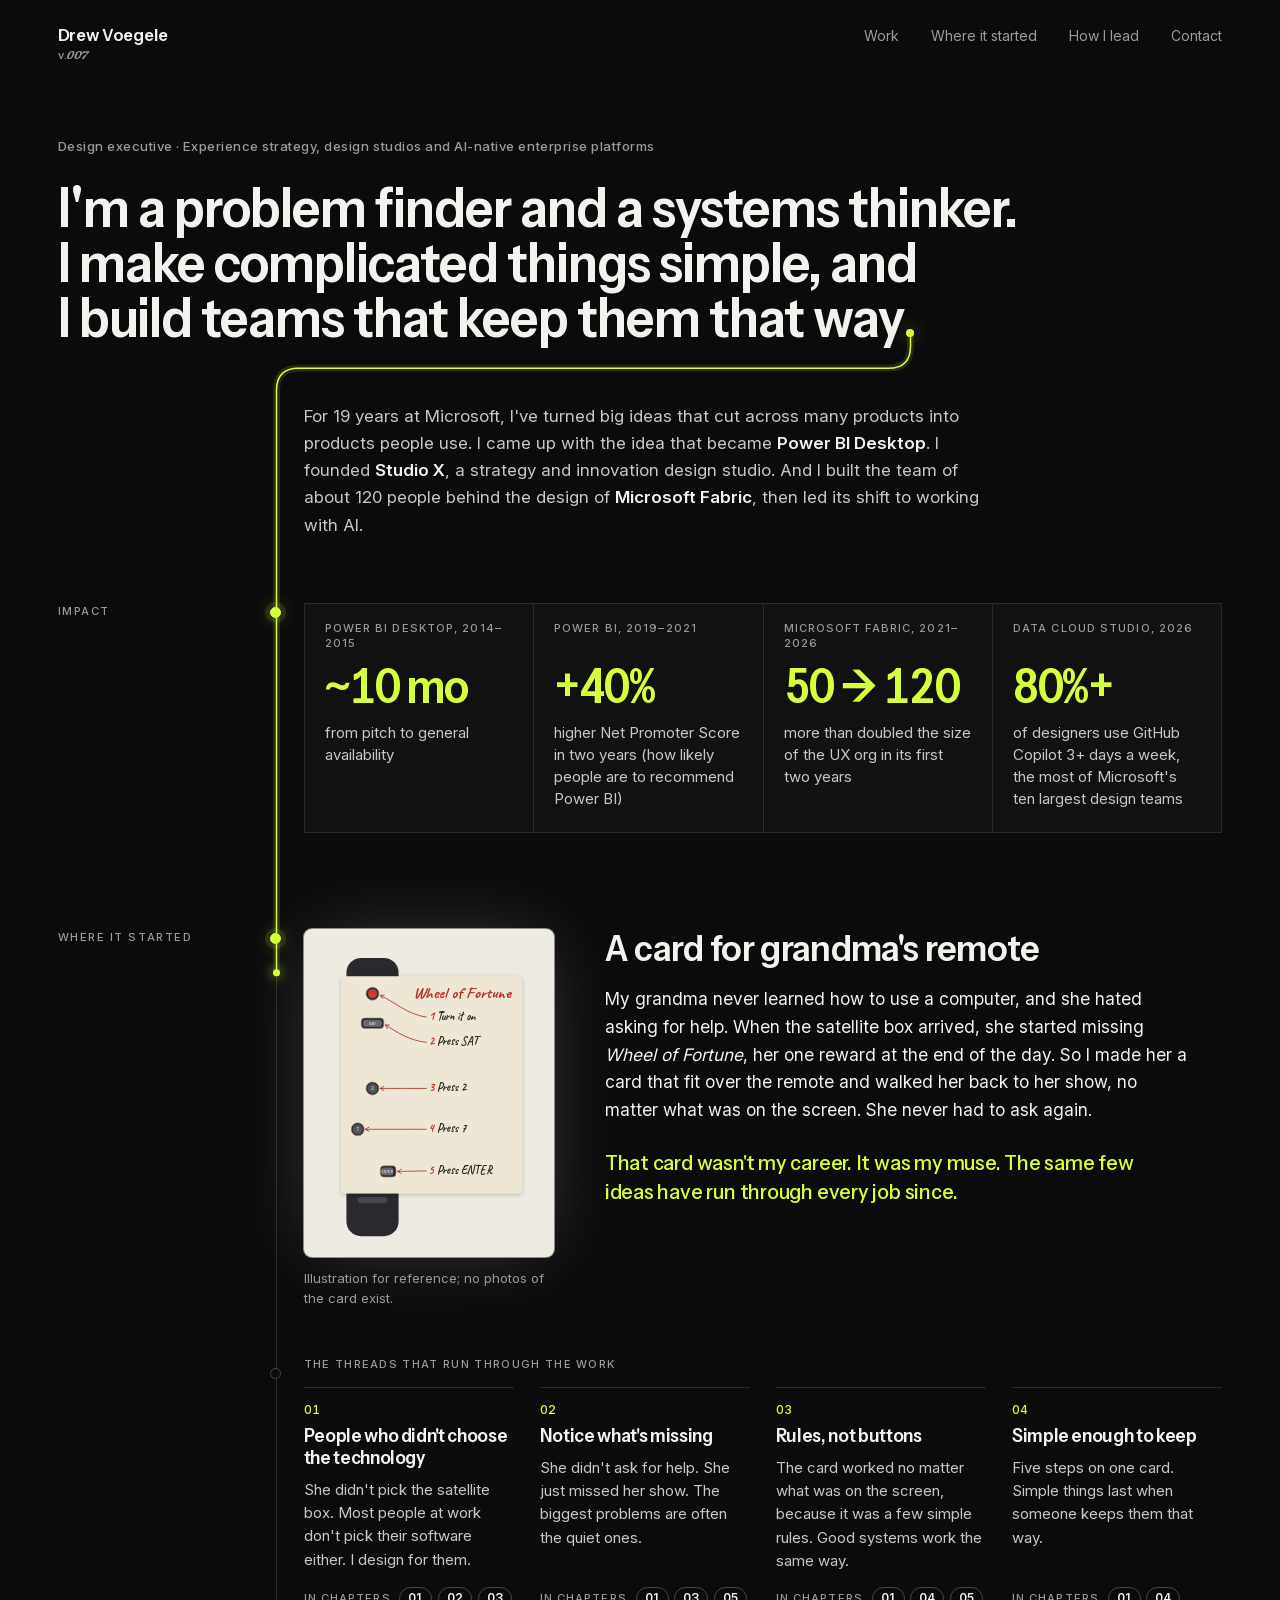
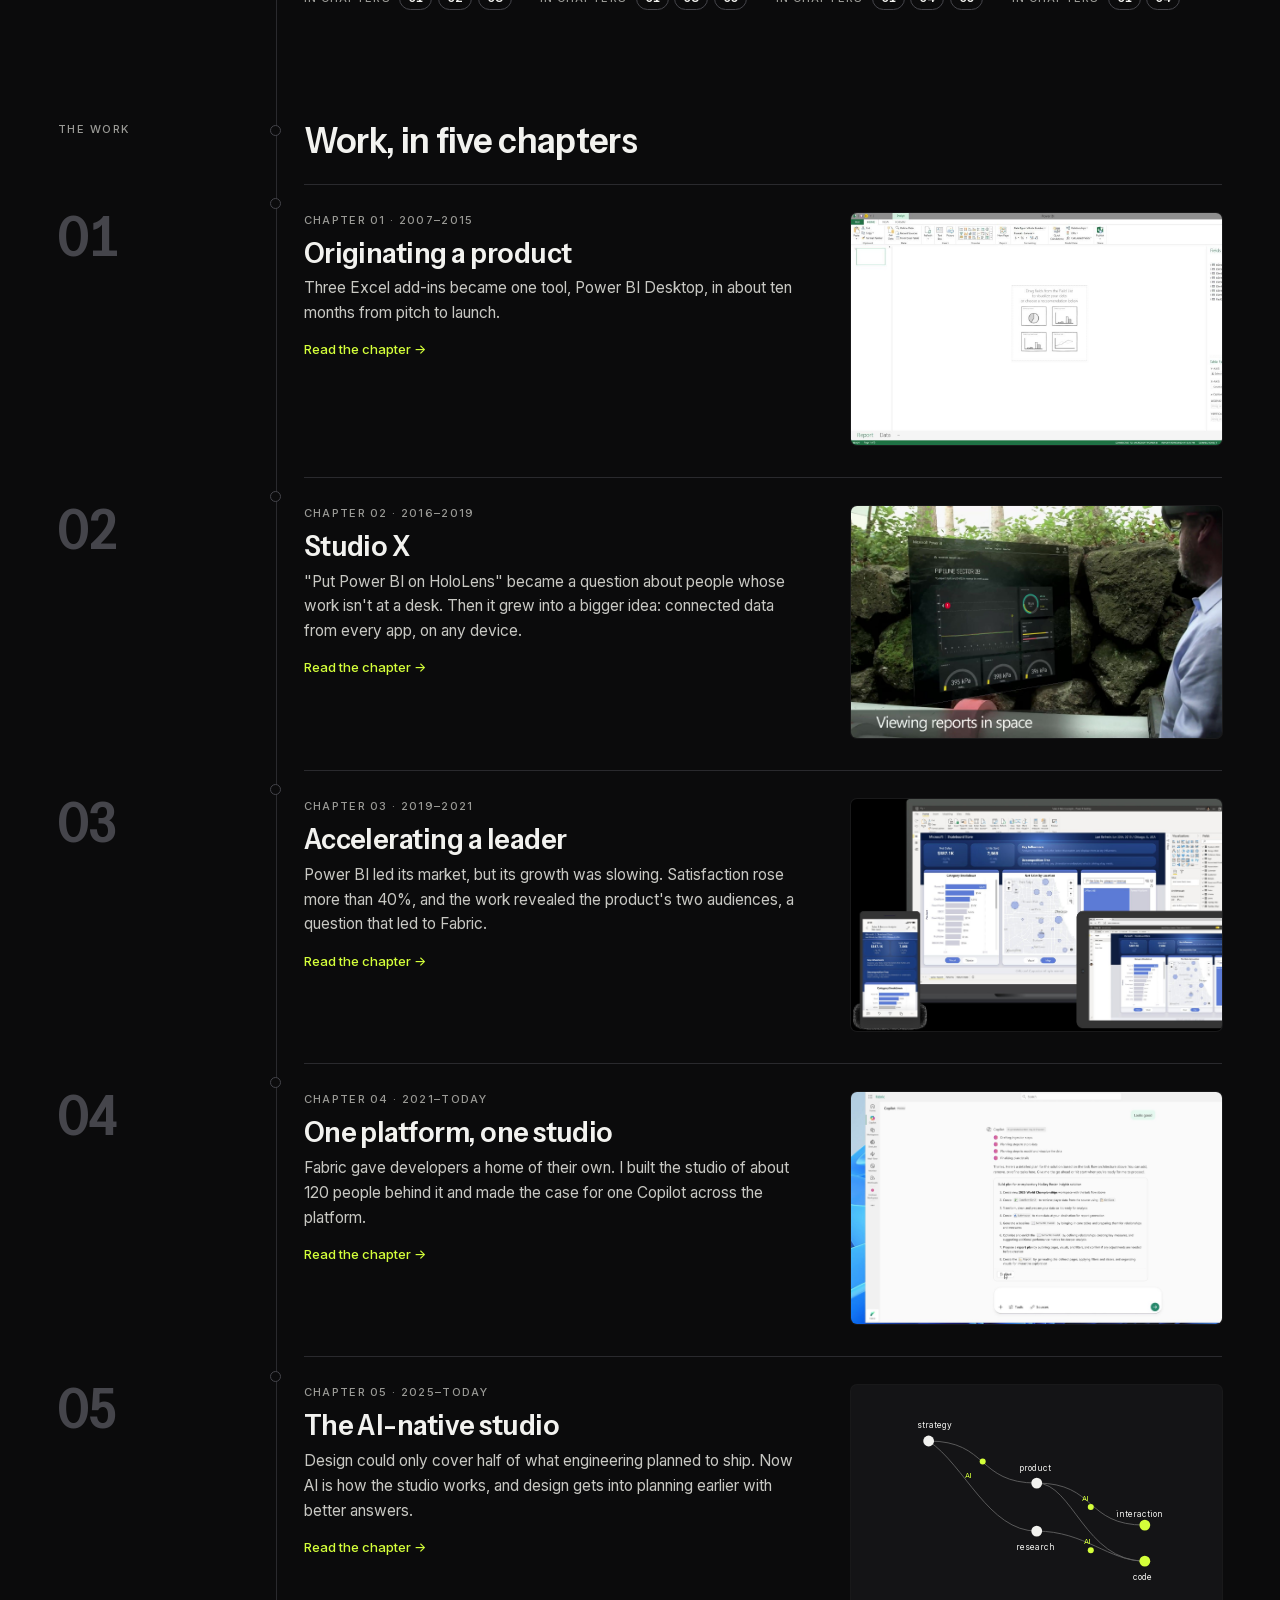
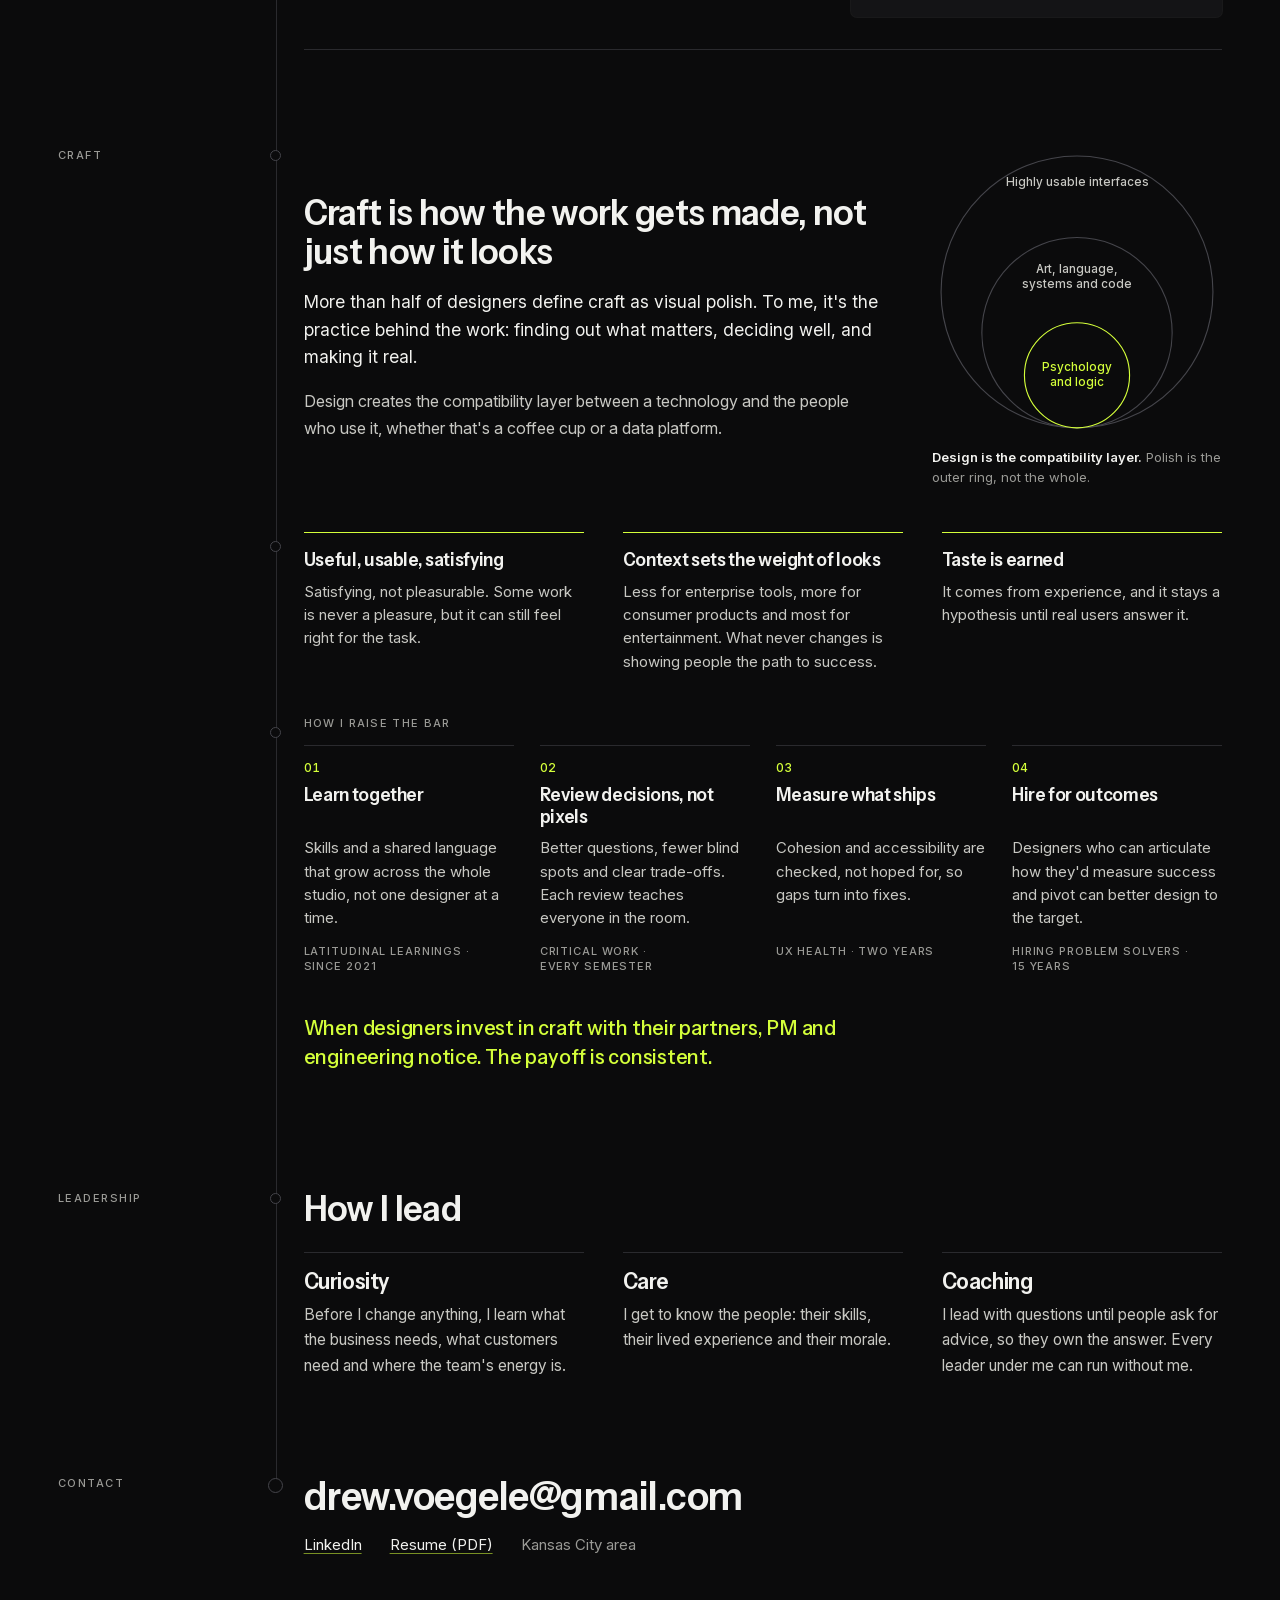
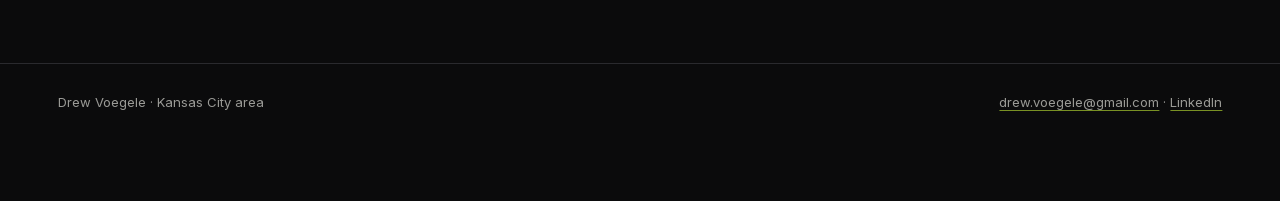
==== commit 8b0e6a77: "Publish site from a80edf8" ====
--- a/index.html
+++ b/index.html
@@ -1,9 +1,16 @@
 <!doctype html><html lang="en" data-type="instrument"><head><meta charset="utf-8"><meta name="viewport" content="width=device-width, initial-scale=1">
-<title>Drew Voegele · Design executive</title><meta name="description" content="I'm a problem finder and a systems thinker. I make complicated things simple, and I build teams that keep them that way.">
+<title>Drew Voegele · Design executive</title><meta name="description" content="I'm a problem finder and a systems thinker. I make complicated things simple, and I build teams that keep them that way."><meta name="robots" content="index, follow, noai, noimageai">
 <meta name="color-scheme" content="dark"><meta name="theme-color" content="#0B0B0C">
-<link rel="preconnect" href="https://fonts.googleapis.com"><link rel="preconnect" href="https://fonts.gstatic.com" crossorigin>
-<link href="https://fonts.googleapis.com/css2?family=Instrument+Sans:wdth,wght@75..100,400..700&family=Caveat:wght@700&family=Inter:opsz,wght@14..32,400..600&display=swap" rel="stylesheet">
-<link rel="stylesheet" href="styles.css?v=e92eb4bf">
+<link rel="icon" href="favicon.ico" sizes="48x48"><link rel="icon" href="favicon.svg" type="image/svg+xml"><link rel="apple-touch-icon" href="apple-touch-icon.png">
+<link rel="canonical" href="https://drewvoegele.com/">
+<meta property="og:type" content="website"><meta property="og:site_name" content="Drew Voegele">
+<meta property="og:title" content="Drew Voegele · Design executive"><meta property="og:description" content="I'm a problem finder and a systems thinker. I make complicated things simple, and I build teams that keep them that way."><meta property="og:url" content="https://drewvoegele.com/">
+<meta property="og:image" content="https://drewvoegele.com/og/home.jpg"><meta property="og:image:width" content="1200"><meta property="og:image:height" content="630"><meta property="og:image:alt" content="Drew Voegele, Design executive · Experience strategy, design studios and AI-native enterprise platforms">
+<meta name="twitter:card" content="summary_large_image"><meta name="twitter:title" content="Drew Voegele · Design executive"><meta name="twitter:description" content="I'm a problem finder and a systems thinker. I make complicated things simple, and I build teams that keep them that way."><meta name="twitter:image" content="https://drewvoegele.com/og/home.jpg">
+<link rel="preload" href="fonts/instrument-sans-latin.woff2" as="font" type="font/woff2" crossorigin><link rel="preload" href="fonts/inter-latin.woff2" as="font" type="font/woff2" crossorigin>
+<link rel="stylesheet" href="fonts/fonts.css?v=84f46014">
+
+<link rel="stylesheet" href="styles.css?v=84f46014"><script type="application/ld+json">{"@context":"https://schema.org","@graph":[{"@type":"Person","@id":"https://drewvoegele.com/#drew","name":"Drew Voegele","url":"https://drewvoegele.com/","image":"https://drewvoegele.com/og/home.jpg","jobTitle":"Design executive","description":"I'm a problem finder and a systems thinker. I make complicated things simple, and I build teams that keep them that way.","sameAs":["https://www.linkedin.com/in/drewvoegele"],"knowsAbout":["Experience strategy","Design leadership","Design systems","AI-native design","Enterprise data platforms","Power BI","Microsoft Fabric"]},{"@type":"WebSite","@id":"https://drewvoegele.com/#site","url":"https://drewvoegele.com/","name":"Drew Voegele","author":{"@id":"https://drewvoegele.com/#drew"}}]}</script>
 <script>document.documentElement.classList.add("js");</script></head><body class="home">
 <a class="skip" href="#main">Skip to content</a>
 <div class="page">
@@ -15,10 +22,10 @@
     <div class="row intro-row"><div class="rail"></div><div class="spine"><span class="bend" data-t="bend" aria-hidden="true"></span></div><div class="body"><p class="intro">For 19 years at Microsoft, I've turned big ideas that cut across many products into products people use. I came up with the idea that became <strong>Power BI Desktop</strong>. I founded <strong>Studio X</strong>, a strategy and innovation design studio. And I built the team of about 120 people behind the design of <strong>Microsoft Fabric</strong>, then led its shift to working with AI.</p></div></div>
   </section><section class="wrap sec impact-sec" aria-labelledby="impact-h">
     <div class="row sec-head"><div class="rail"><span class="kicker">Impact</span></div><div class="spine"><span class="node" data-t="node" aria-hidden="true"></span></div><div class="body"><h2 id="impact-h" class="sr">Impact</h2>
-      <ul class="cells"><li><span class="c-ctx">Power BI Desktop, 2014–2015</span><span class="c-num">~10 mo</span><span class="c-lbl">from pitch to general availability</span></li><li><span class="c-ctx">Power BI, 2019–2021</span><span class="c-num">+40%</span><span class="c-lbl">higher Net Promoter Score in two years (how likely people are to recommend Power BI)</span></li><li><span class="c-ctx">Microsoft Fabric, 2021–2026</span><span class="c-num">50 → 120</span><span class="c-lbl">people in the design org; fewer than 10 left in five years</span></li><li><span class="c-ctx">Data Cloud Studio, 2026</span><span class="c-num">80%+</span><span class="c-lbl">of designers use GitHub Copilot 3+ days a week, the most of Microsoft's ten largest design teams</span></li></ul></div></div>
+      <ul class="cells"><li><span class="c-ctx">Power BI Desktop, 2014–2015</span><span class="c-num">~10 mo</span><span class="c-lbl">from pitch to general availability</span></li><li><span class="c-ctx">Power BI, 2019–2021</span><span class="c-num">+40%</span><span class="c-lbl">higher Net Promoter Score in two years (how likely people are to recommend Power BI)</span></li><li><span class="c-ctx">Microsoft Fabric, 2021–2026</span><span class="c-num">50 → 120</span><span class="c-lbl">more than doubled the size of the UX org in its first two years</span></li><li><span class="c-ctx">Data Cloud Studio, 2026</span><span class="c-num">80%+</span><span class="c-lbl">of designers use GitHub Copilot 3+ days a week, the most of Microsoft's ten largest design teams</span></li></ul></div></div>
   </section><section class="wrap sec origin-sec" id="origin" aria-labelledby="origin-h">
     <div class="row sec-head"><div class="rail"><span class="kicker">Where it started</span></div><div class="spine"><span class="node" data-t="node" aria-hidden="true"></span></div><div class="body"><div class="origin">
-        <figure class="origin-card"><span class="paper"><svg class="grandma" role="img" aria-label="Illustration of the card: five numbered steps from any state to Wheel of Fortune" xmlns="http://www.w3.org/2000/svg" viewBox="0 0 520 700" role="img" aria-labelledby="gc-title gc-desc">
+        <figure class="origin-card"><span class="paper"><svg class="grandma" role="img" aria-label="Illustration of the card: five numbered steps back to Wheel of Fortune from any screen" xmlns="http://www.w3.org/2000/svg" viewBox="0 0 520 700" role="img" aria-labelledby="gc-title gc-desc">
   <title id="gc-title">Grandma's remote card (illustration)</title>
   <desc id="gc-desc">A long, skinny satellite remote with a cardstock card laid over it. The card is about twice as wide as the remote and overhangs to the right. Holes let five buttons show through; in the overhang, a handwritten headline for each numbered step points to its button, leading to Wheel of Fortune.</desc>
   <defs>
@@ -88,32 +95,47 @@
   </g>
 </svg>
 </span><figcaption class="cap">Illustration for reference; no photos of the card exist.</figcaption></figure>
-        <div class="origin-text"><h2 id="origin-h">A card for grandma's remote</h2><p class="crawl">My grandma never learned a computer, and she hated asking for help. When the satellite box arrived, she started missing <em>Wheel of Fortune</em>, her one reward at the end of the day. So I made her a card that fit over the remote and walked her from any state to her show. She never had to ask again.</p><p class="turn">That card wasn't my career. It was my muse. The same few ideas have run through every job since.</p></div>
+        <div class="origin-text"><h2 id="origin-h">A card for grandma's remote</h2><p class="crawl">My grandma never learned how to use a computer, and she hated asking for help. When the satellite box arrived, she started missing <em>Wheel of Fortune</em>, her one reward at the end of the day. So I made her a card that fit over the remote and walked her back to her show, no matter what was on the screen. She never had to ask again.</p><p class="turn">That card wasn't my career. It was my muse. The same few ideas have run through every job since.</p></div>
       </div></div></div>
     <div class="row threads-row"><div class="rail"></div><div class="spine"><span class="node" data-t="node" aria-hidden="true"></span></div><div class="body"><h3 class="threads-h">The threads that run through the work</h3>
-      <ol class="threads"><li><span class="th-n">01</span><h4>People who didn't choose the technology</h4><p>She didn't pick the satellite box. Most people at work don't pick their software either. I design for them.</p><p class="th-in"><span>In chapters</span><a class="th-ch" href="work/originating-a-product.html" title="Originating a product">01</a><a class="th-ch" href="work/strategy-and-studio.html" title="Strategy + studio">02</a><a class="th-ch" href="work/accelerating-a-leader.html" title="Accelerating a leader">03</a></p></li><li><span class="th-n">02</span><h4>Notice what's missing</h4><p>She didn't ask for help. She just missed her show. The biggest problems are often the quiet ones.</p><p class="th-in"><span>In chapters</span><a class="th-ch" href="work/originating-a-product.html" title="Originating a product">01</a><a class="th-ch" href="work/accelerating-a-leader.html" title="Accelerating a leader">03</a><a class="th-ch" href="work/the-ai-native-studio.html" title="The AI-native studio">05</a></p></li><li><span class="th-n">03</span><h4>Rules, not buttons</h4><p>The card worked from any state because it was a few simple rules. Good systems work the same way.</p><p class="th-in"><span>In chapters</span><a class="th-ch" href="work/originating-a-product.html" title="Originating a product">01</a><a class="th-ch" href="work/one-platform-one-studio.html" title="One platform, one studio">04</a><a class="th-ch" href="work/the-ai-native-studio.html" title="The AI-native studio">05</a></p></li><li><span class="th-n">04</span><h4>Simple enough to keep</h4><p>Five steps on one card. Simple things last when someone keeps them that way.</p><p class="th-in"><span>In chapters</span><a class="th-ch" href="work/originating-a-product.html" title="Originating a product">01</a><a class="th-ch" href="work/one-platform-one-studio.html" title="One platform, one studio">04</a></p></li></ol></div></div>
+      <ol class="threads"><li><span class="th-n">01</span><h4>People who didn't choose the technology</h4><p>She didn't pick the satellite box. Most people at work don't pick their software either. I design for them.</p><p class="th-in"><span>In chapters</span><a class="th-ch" href="work/originating-a-product.html" title="Originating a product">01</a><a class="th-ch" href="work/strategy-and-studio.html" title="Studio X">02</a><a class="th-ch" href="work/accelerating-a-leader.html" title="Accelerating a leader">03</a></p></li><li><span class="th-n">02</span><h4>Notice what's missing</h4><p>She didn't ask for help. She just missed her show. The biggest problems are often the quiet ones.</p><p class="th-in"><span>In chapters</span><a class="th-ch" href="work/originating-a-product.html" title="Originating a product">01</a><a class="th-ch" href="work/accelerating-a-leader.html" title="Accelerating a leader">03</a><a class="th-ch" href="work/the-ai-native-studio.html" title="The AI-native studio">05</a></p></li><li><span class="th-n">03</span><h4>Rules, not buttons</h4><p>The card worked no matter what was on the screen, because it was a few simple rules. Good systems work the same way.</p><p class="th-in"><span>In chapters</span><a class="th-ch" href="work/originating-a-product.html" title="Originating a product">01</a><a class="th-ch" href="work/one-platform-one-studio.html" title="One platform, one studio">04</a><a class="th-ch" href="work/the-ai-native-studio.html" title="The AI-native studio">05</a></p></li><li><span class="th-n">04</span><h4>Simple enough to keep</h4><p>Five steps on one card. Simple things last when someone keeps them that way.</p><p class="th-in"><span>In chapters</span><a class="th-ch" href="work/originating-a-product.html" title="Originating a product">01</a><a class="th-ch" href="work/one-platform-one-studio.html" title="One platform, one studio">04</a></p></li></ol></div></div>
   </section><section class="wrap sec" id="work" aria-labelledby="work-h">
     <div class="row sec-head"><div class="rail"><span class="kicker">The work</span></div><div class="spine"><span class="node" data-t="node" aria-hidden="true"></span></div><div class="body"><h2 id="work-h">Work, in five chapters</h2></div></div>
     <ol class="chapters"><li><div class="row chapter"><div class="rail"><span class="ch-n">01</span></div><div class="spine"><span class="node" data-t="node" aria-hidden="true"></span></div><div class="body"><a class="ch-link" href="work/originating-a-product.html"><span class="ch-txt"><span class="ch-years">Chapter 01 · 2007–2015</span><span class="ch-title">Originating a product</span><span class="ch-sum">Three Excel add-ins became one tool, Power BI Desktop, in about ten months from pitch to launch.</span><span class="ch-go">Read the chapter <span aria-hidden="true">→</span></span></span>
-        <span class="ch-thumb"><img src="img/pbi-scottgu-empty-canvas.jpg" alt="" loading="lazy" decoding="async"></span></a></div></div></li><li><div class="row chapter"><div class="rail"><span class="ch-n">02</span></div><div class="spine"><span class="node" data-t="node" aria-hidden="true"></span></div><div class="body"><a class="ch-link" href="work/strategy-and-studio.html"><span class="ch-txt"><span class="ch-years">Chapter 02 · 2016–2019</span><span class="ch-title">Strategy + studio</span><span class="ch-sum">&quot;Put Power BI on HoloLens&quot; became a question about people whose work isn't at a desk. Then it grew into a bigger idea: connected data from every app, on any device.</span><span class="ch-go">Read the chapter <span aria-hidden="true">→</span></span></span>
-        <span class="ch-thumb"><img src="img/hololens-pipewalk-report-in-space.jpg" alt="" loading="lazy" decoding="async"></span></a></div></div></li><li><div class="row chapter"><div class="rail"><span class="ch-n">03</span></div><div class="spine"><span class="node" data-t="node" aria-hidden="true"></span></div><div class="body"><a class="ch-link" href="work/accelerating-a-leader.html"><span class="ch-txt"><span class="ch-years">Chapter 03 · 2019–2022</span><span class="ch-title">Accelerating a leader</span><span class="ch-sum">Power BI was the market leader and slowing. Satisfaction rose more than 40%, and the work revealed the product's two audiences.</span><span class="ch-go">Read the chapter <span aria-hidden="true">→</span></span></span>
-        <span class="ch-thumb"><img src="img/pbi-new-look-2020.jpg" alt="" loading="lazy" decoding="async"></span></a></div></div></li><li><div class="row chapter"><div class="rail"><span class="ch-n">04</span></div><div class="spine"><span class="node" data-t="node" aria-hidden="true"></span></div><div class="body"><a class="ch-link" href="work/one-platform-one-studio.html"><span class="ch-txt"><span class="ch-years">Chapter 04 · 2021–today</span><span class="ch-title">One platform, one studio</span><span class="ch-sum">Merged two design teams and grew the studio to about 120 people, with fewer than 10 leaving in five years. Made the case for one Copilot across Fabric.</span><span class="ch-go">Read the chapter <span aria-hidden="true">→</span></span></span>
-        <span class="ch-thumb"><img src="img/zava-build-plan.jpg" alt="" loading="lazy" decoding="async"></span></a></div></div></li><li><div class="row chapter"><div class="rail"><span class="ch-n">05</span></div><div class="spine"><span class="node" data-t="node" aria-hidden="true"></span></div><div class="body"><a class="ch-link" href="work/the-ai-native-studio.html"><span class="ch-txt"><span class="ch-years">Chapter 05 · 2025–today</span><span class="ch-title">The AI-native studio</span><span class="ch-sum">Design could cover half of what engineering shipped. Now AI is how the studio works, and design gets into planning earlier with better answers.</span><span class="ch-go">Read the chapter <span aria-hidden="true">→</span></span></span>
+        <span class="ch-thumb"><img src="img/pbi-scottgu-empty-canvas.jpg" alt="" loading="lazy" decoding="async"></span></a></div></div></li><li><div class="row chapter"><div class="rail"><span class="ch-n">02</span></div><div class="spine"><span class="node" data-t="node" aria-hidden="true"></span></div><div class="body"><a class="ch-link" href="work/strategy-and-studio.html"><span class="ch-txt"><span class="ch-years">Chapter 02 · 2016–2019</span><span class="ch-title">Studio X</span><span class="ch-sum">&quot;Put Power BI on HoloLens&quot; became a question about people whose work isn't at a desk. Then it grew into a bigger idea: connected data from every app, on any device.</span><span class="ch-go">Read the chapter <span aria-hidden="true">→</span></span></span>
+        <span class="ch-thumb"><img src="img/hololens-pipewalk-report-in-space.jpg" alt="" loading="lazy" decoding="async"></span></a></div></div></li><li><div class="row chapter"><div class="rail"><span class="ch-n">03</span></div><div class="spine"><span class="node" data-t="node" aria-hidden="true"></span></div><div class="body"><a class="ch-link" href="work/accelerating-a-leader.html"><span class="ch-txt"><span class="ch-years">Chapter 03 · 2019–2021</span><span class="ch-title">Accelerating a leader</span><span class="ch-sum">Power BI led its market, but its growth was slowing. Satisfaction rose more than 40%, and the work revealed the product's two audiences, a question that led to Fabric.</span><span class="ch-go">Read the chapter <span aria-hidden="true">→</span></span></span>
+        <span class="ch-thumb"><img src="img/pbi-new-look-2020.jpg" alt="" loading="lazy" decoding="async"></span></a></div></div></li><li><div class="row chapter"><div class="rail"><span class="ch-n">04</span></div><div class="spine"><span class="node" data-t="node" aria-hidden="true"></span></div><div class="body"><a class="ch-link" href="work/one-platform-one-studio.html"><span class="ch-txt"><span class="ch-years">Chapter 04 · 2021–today</span><span class="ch-title">One platform, one studio</span><span class="ch-sum">Fabric gave developers a home of their own. I built the studio of about 120 people behind it and made the case for one Copilot across the platform.</span><span class="ch-go">Read the chapter <span aria-hidden="true">→</span></span></span>
+        <span class="ch-thumb"><img src="img/zava-build-plan.jpg" alt="" loading="lazy" decoding="async"></span></a></div></div></li><li><div class="row chapter"><div class="rail"><span class="ch-n">05</span></div><div class="spine"><span class="node" data-t="node" aria-hidden="true"></span></div><div class="body"><a class="ch-link" href="work/the-ai-native-studio.html"><span class="ch-txt"><span class="ch-years">Chapter 05 · 2025–today</span><span class="ch-title">The AI-native studio</span><span class="ch-sum">Design could only cover half of what engineering planned to ship. Now AI is how the studio works, and design gets into planning earlier with better answers.</span><span class="ch-go">Read the chapter <span aria-hidden="true">→</span></span></span>
         <span class="ch-thumb"><svg class="cascade" viewBox="0 0 480 300" role="img" aria-label="Design as a cascade of decisions: each decision flows into the next, with AI taking on steps along the way">
   <g fill="none" stroke="currentColor" stroke-width="1.5" opacity=".35"><path d="M60 50 C 160 50,140 120,240 120 S 320 190,420 190"/><path d="M60 50 C 120 90,160 200,240 200 S 360 250,420 250"/><path d="M240 120 C 300 120,320 250,420 250"/></g>
   <g fill="currentColor"><circle cx="60" cy="50" r="9"/><circle cx="240" cy="120" r="9"/><circle cx="240" cy="200" r="9"/></g>
   <g fill="var(--accent)"><circle cx="420" cy="190" r="9"/><circle cx="420" cy="250" r="9"/><circle cx="150" cy="84" r="5"/><circle cx="330" cy="160" r="5"/><circle cx="330" cy="232" r="5"/></g>
   <g font-family="var(--body)" font-size="14" fill="currentColor"><text x="40" y="28">strategy</text><text x="210" y="100">product</text><text x="206" y="232">research</text><text x="372" y="176">interaction</text><text x="400" y="282">code</text></g>
   <g font-family="var(--body)" font-size="12" fill="var(--accent)"><text x="120" y="112">AI</text><text x="316" y="150">AI</text><text x="318" y="222">AI</text></g></svg></span></a></div></div></li></ol>
+  </section><section class="wrap sec craft-sec" id="craft" aria-labelledby="craft-h">
+    <div class="row sec-head"><div class="rail"><span class="kicker">Craft</span></div><div class="spine"><span class="node" data-t="node" aria-hidden="true"></span></div><div class="body"><div class="craft">
+        <div class="craft-text"><h2 id="craft-h">Craft is how the work gets made, not just how it looks</h2><p class="crawl">More than half of designers define craft as visual polish. To me, it's the practice behind the work: finding out what matters, deciding well, and making it real.</p><p class="craft-lede">Design creates the compatibility layer between a technology and the people who use it, whether that's a coffee cup or a data platform.</p></div>
+        <figure class="craft-fig"><svg class="rings" viewBox="0 0 320 320" role="img" aria-label="Design is the compatibility layer: Psychology and logic at the core, then Art, language, systems and code, then Highly usable interfaces">
+    <circle cx="160" cy="161" r="150"/><circle cx="160" cy="206" r="105"/><circle class="core" cx="160" cy="253" r="58"/>
+    <text x="160" y="44">Highly usable interfaces</text>
+    <text x="160" y="140"><tspan x="160">Art, language,</tspan><tspan x="160" dy="17">systems and code</tspan></text>
+    <text class="core-t" x="160" y="248"><tspan x="160">Psychology</tspan><tspan x="160" dy="17">and logic</tspan></text></svg><figcaption class="cap"><strong>Design is the compatibility layer.</strong> Polish is the outer ring, not the whole.</figcaption></figure>
+      </div></div></div>
+    <div class="row craft-row"><div class="rail"></div><div class="spine"><span class="node" data-t="node" aria-hidden="true"></span></div><div class="body"><ul class="principles-c"><li><h3>Useful, usable, satisfying</h3><p>Satisfying, not pleasurable. Some work is never a pleasure, but it can still feel right for the task.</p></li><li><h3>Context sets the weight of looks</h3><p>Less for enterprise tools, more for consumer products and most for entertainment. What never changes is showing people the path to success.</p></li><li><h3>Taste is earned</h3><p>It comes from experience, and it stays a hypothesis until real users answer it.</p></li></ul></div></div>
+    <div class="row craft-row"><div class="rail"></div><div class="spine"><span class="node" data-t="node" aria-hidden="true"></span></div><div class="body"><h3 class="threads-h">How I raise the bar</h3>
+      <ol class="threads practices"><li><span class="th-n">01</span><h4>Learn together</h4><p>Skills and a shared language that grow across the whole studio, not one designer at a time.</p><p class="pr-tag">Latitudinal&nbsp;Learnings · since&nbsp;2021</p></li><li><span class="th-n">02</span><h4>Review decisions, not pixels</h4><p>Better questions, fewer blind spots and clear trade-offs. Each review teaches everyone in the room.</p><p class="pr-tag">Critical&nbsp;work · every&nbsp;semester</p></li><li><span class="th-n">03</span><h4>Measure what ships</h4><p>Cohesion and accessibility are checked, not hoped for, so gaps turn into fixes.</p><p class="pr-tag">UX&nbsp;Health · two&nbsp;years</p></li><li><span class="th-n">04</span><h4>Hire for outcomes</h4><p>Designers who can articulate how they'd measure success and pivot can better design to the target.</p><p class="pr-tag">Hiring&nbsp;problem&nbsp;solvers · 15&nbsp;years</p></li></ol>
+      <blockquote class="craft-pull"><p class="turn">When designers invest in craft with their partners, PM and engineering notice. The payoff is consistent.</p></blockquote></div></div>
   </section><section class="wrap sec" id="lead" aria-labelledby="lead-h">
     <div class="row sec-head"><div class="rail"><span class="kicker">Leadership</span></div><div class="spine"><span class="node" data-t="node" aria-hidden="true"></span></div><div class="body"><h2 id="lead-h">How I lead</h2>
-      <div class="lead"><div><h3>Curiosity</h3><p>Before I change anything, I learn what the business needs, what customers need, and where the team's energy is.</p></div><div><h3>Care</h3><p>Know the people: their skills, their lived experience, their morale. Fewer than 10 of about 120 people left my org in five years.</p></div><div><h3>Coaching</h3><p>Lead with questions until people ask for advice, so they own the answer. Every leader under me can run without me.</p></div></div></div></div>
+      <div class="lead"><div><h3>Curiosity</h3><p>Before I change anything, I learn what the business needs, what customers need and where the team's energy is.</p></div><div><h3>Care</h3><p>I get to know the people: their skills, their lived experience and their morale.</p></div><div><h3>Coaching</h3><p>I lead with questions until people ask for advice, so they own the answer. Every leader under me can run without me.</p></div></div></div></div>
   </section><section class="wrap sec contact" id="contact" aria-labelledby="contact-h">
     <div class="row sec-head"><div class="rail"><span class="kicker">Contact</span></div><div class="spine"><span class="node end" data-t="end" aria-hidden="true"></span></div><div class="body"><h2 id="contact-h" class="sr">Contact</h2>
-      <p class="mail"><a href="mailto:drew.voegele@gmail.com">drew.voegele@gmail.com</a></p>
+      <p class="mail"><a class="eml" href="#contact" data-u="elegeov.werd" data-d="moc.liamg">drew.voegele at gmail dot com</a></p>
       <p class="links"><a href="https://www.linkedin.com/in/drewvoegele">LinkedIn</a><a href="assets/Drew-Voegele-Resume.pdf">Resume (PDF)</a><span>Kansas City area</span></p></div></div>
-  </section></main><footer class="site-foot wrap"><p>Drew Voegele · Kansas City area</p><p><a href="mailto:drew.voegele@gmail.com">drew.voegele@gmail.com</a> · <a href="https://www.linkedin.com/in/drewvoegele">LinkedIn</a></p></footer></div>
+  </section></main><footer class="site-foot wrap"><p>Drew Voegele · Kansas City area</p><p><a class="eml" href="#contact" data-u="elegeov.werd" data-d="moc.liamg">drew.voegele at gmail dot com</a> · <a href="https://www.linkedin.com/in/drewvoegele">LinkedIn</a></p></footer></div>
 
-<script src="thread.js?v=e92eb4bf" defer></script>
+<script src="thread.js?v=84f46014" defer></script>
+<script src="lightbox.js?v=84f46014" defer></script>
+<script>document.querySelectorAll("a.eml").forEach(function(a){var r=function(x){return x.split("").reverse().join("")},e=r(a.dataset.u)+"@"+r(a.dataset.d);a.href="mailto:"+e;a.textContent=e})</script>
 
 </body></html>
--- a/fonts/fonts.css
+++ b/fonts/fonts.css
@@ -0,0 +1,48 @@
+/* Self-hosted from Google Fonts by site/tools/fetch_fonts.mjs. SIL Open Font License 1.1. */
+/* latin */
+@font-face {
+  font-family: 'Caveat';
+  font-style: normal;
+  font-weight: 700;
+  font-display: swap;
+  src: url(caveat-latin.woff2) format('woff2');
+  unicode-range: U+0000-00FF, U+0131, U+0152-0153, U+02BB-02BC, U+02C6, U+02DA, U+02DC, U+0304, U+0308, U+0329, U+2000-206F, U+20AC, U+2122, U+2191, U+2193, U+2212, U+2215, U+FEFF, U+FFFD;
+}
+/* latin */
+@font-face {
+  font-family: 'Instrument Sans';
+  font-style: normal;
+  font-weight: 400 700;
+  font-stretch: 75% 100%;
+  font-display: swap;
+  src: url(instrument-sans-latin.woff2) format('woff2');
+  unicode-range: U+0000-00FF, U+0131, U+0152-0153, U+02BB-02BC, U+02C6, U+02DA, U+02DC, U+0304, U+0308, U+0329, U+2000-206F, U+20AC, U+2122, U+2191, U+2193, U+2212, U+2215, U+FEFF, U+FFFD;
+}
+/* latin */
+@font-face {
+  font-family: 'Inter';
+  font-style: normal;
+  font-weight: 400 600;
+  font-display: swap;
+  src: url(inter-latin.woff2) format('woff2');
+  unicode-range: U+0000-00FF, U+0131, U+0152-0153, U+02BB-02BC, U+02C6, U+02DA, U+02DC, U+0304, U+0308, U+0329, U+2000-206F, U+20AC, U+2122, U+2191, U+2193, U+2212, U+2215, U+FEFF, U+FFFD;
+}
+/* arrows */
+@font-face {
+  font-family: 'Instrument Sans';
+  font-style: normal;
+  font-weight: 400 700;
+  font-stretch: 75% 100%;
+  font-display: swap;
+  src: url(instrument-sans-arrows.woff2) format('woff2');
+  unicode-range: U+2190-2193, U+21a9;
+}
+/* arrows */
+@font-face {
+  font-family: 'Inter';
+  font-style: normal;
+  font-weight: 400 600;
+  font-display: swap;
+  src: url(inter-arrows.woff2) format('woff2');
+  unicode-range: U+2190-2193, U+21a9;
+}
--- a/styles.css
+++ b/styles.css
@@ -10,7 +10,7 @@
   color-scheme: dark;
 }
 /* Headline type, switchable from the concept bar: between 03's playfulness and 02's elegance */
-:root, [data-type="instrument"] { --display: "Instrument Sans", "Helvetica Neue", Arial, sans-serif; --d-wght: 600; --d-wdth: 92%; --d-vs: normal; --d-track: -.018em; }
+:root, [data-type="instrument"] { --display: "Instrument Sans", "Inter", "Helvetica Neue", Arial, sans-serif; /* Inter fills glyphs Instrument Sans lacks (↩) */ --d-wght: 600; --d-wdth: 92%; --d-vs: normal; --d-track: -.018em; }
 [data-type="bricolage"] { --display: "Bricolage Grotesque", "Helvetica Neue", Arial, sans-serif; --d-wght: 540; --d-wdth: 100%; --d-vs: "opsz" 32; --d-track: -.02em; }
 [data-type="schibsted"] { --display: "Schibsted Grotesk", "Helvetica Neue", Arial, sans-serif; --d-wght: 600; --d-wdth: 100%; --d-vs: normal; --d-track: -.022em; }
 
@@ -121,6 +121,27 @@
 .cascade { color: var(--text); width: 100%; height: 100%; padding: 7% 6%; }
 
 /* ---------- Lead and contact hang off the line (03), more compact ---------- */
+/* Craft: definition beside the rings, three principles, then the practices (threads layout) */
+.craft { display: grid; grid-template-columns: minmax(0, 1fr) minmax(0, 290px); gap: clamp(1.5rem, 4vw, 3.5rem); align-items: center; }
+.craft-text h2 { margin-bottom: 1.1rem; }
+.craft-lede { color: var(--text-2); max-width: 36em; margin: 1rem 0 0; }
+.fn { font-size: .7em; text-decoration: none; color: var(--accent); padding: 0 .1em; }
+.craft-fig { margin: 0; }
+.rings { width: 100%; height: auto; max-width: 290px; }
+.rings circle { fill: none; stroke: var(--hair-2); stroke-width: 1.25; }
+.rings .core { stroke: var(--accent); }
+.rings text { font: 500 13px var(--body); fill: var(--text-2); text-anchor: middle; }
+.rings .core-t { fill: var(--accent); }
+.craft-row { margin-top: clamp(2rem, 3.5vw, 3rem); }
+.principles-c { list-style: none; margin: 0; padding: 0; display: grid; grid-template-columns: repeat(3, minmax(0, 1fr)); gap: clamp(1.25rem, 3vw, 2.5rem); }
+.principles-c h3 { font-size: 1.1875rem; line-height: 1.2; margin-bottom: .5rem; padding-top: 1rem; border-top: 1px solid var(--accent); }
+.principles-c p { color: var(--text-2); font-size: .9375rem; line-height: 1.55; margin: 0; }
+/* number, title, text and tag share rows across the columns, so every tag starts on one line (subgrid) */
+.threads.practices { grid-auto-rows: auto; }
+.threads.practices li { display: grid; grid-row: span 4; grid-template-rows: subgrid; row-gap: 0; align-content: start; }
+.practices .pr-tag { margin-top: 0; margin-bottom: 0; font: 500 .6875rem/1.4 var(--body); letter-spacing: .08em; text-transform: uppercase; color: var(--muted); }
+.craft-pull { margin: clamp(2rem, 3vw, 2.5rem) 0 0; }
+.craft-pull .turn { margin-top: 0; }
 .lead { display: grid; grid-template-columns: repeat(3, minmax(0, 1fr)); gap: clamp(1.25rem, 3vw, 2.5rem); margin-top: 1.5rem; }
 .lead h3 { font-size: clamp(1.25rem, 1.8vw, 1.6rem); margin-bottom: .5rem; padding-top: 1rem; border-top: 1px solid var(--hair); }
 .lead p { color: var(--text-2); font-size: .9688rem; margin: 0; }
@@ -250,6 +271,9 @@
   .cells li { padding: .9rem .9rem 1.1rem; }
   .c-ctx { min-height: 0; }
   .origin { grid-template-columns: 1fr; }
+  .craft { grid-template-columns: 1fr; }
+  .craft-fig { max-width: 250px; }
+  .principles-c { grid-template-columns: 1fr; gap: 1.25rem; }
   .origin-card { max-width: 230px; }
   .threads { grid-template-columns: 1fr; gap: 1.25rem; }
   .ch-n { font-size: 1.75rem; padding-top: 0; }
@@ -287,3 +311,74 @@
 .cells.mini { grid-template-columns: repeat(2, minmax(0, 1fr)); margin: 1.5rem 0 1.5rem; max-width: 36rem; }
 .cells.mini .c-num { font-size: clamp(1.75rem, 2.6vw, 2.4rem); }
 .cells.mini .c-lbl { font-size: .875rem; }
+
+/* ---------- 404: "Sorry I missed you" ---------- */
+.nf { padding-top: clamp(1rem, 3vw, 2.5rem); padding-bottom: clamp(3rem, 6vw, 5rem); }
+.nf-grid { display: grid; grid-template-columns: minmax(0, 1.15fr) minmax(0, .85fr); gap: clamp(1rem, 3vw, 3rem); align-items: center; }
+.nf-text { padding-top: clamp(1rem, 3vw, 3rem); }
+.nf-h { font-size: clamp(2.6rem, 6vw, 5.4rem); line-height: .98; margin: .75rem 0 1.25rem; text-wrap: balance; }
+.nf-lede { font-size: clamp(1.0625rem, 1.4vw, 1.25rem); line-height: 1.6; color: var(--text-2); max-width: 32em; margin: 0; }
+/* The spotlight: a soft pool of light behind the face, and the photo fading into the dark at its edges */
+.nf-photo { position: relative; margin: 0; aspect-ratio: 1; isolation: isolate; }
+.nf-photo::before { content: ""; position: absolute; inset: 4% 6% 12% 10%; z-index: -1; border-radius: 50%;
+  background: radial-gradient(closest-side, rgba(242, 242, 239, .16), rgba(212, 255, 58, .05) 55%, transparent 100%); filter: blur(10px); }
+.nf-photo img { width: 100%; height: 100%; object-fit: cover; object-position: 50% 20%;
+  -webkit-mask-image: radial-gradient(ellipse 50% 48% at 50% 46%, #000 46%, rgba(0,0,0,.6) 72%, transparent 100%); mask-image: radial-gradient(ellipse 50% 48% at 50% 46%, #000 46%, rgba(0,0,0,.6) 72%, transparent 100%); }
+.nf-row { margin-top: clamp(1rem, 2vw, 1.5rem); }
+.nf-try { margin: 0; }
+.nf-list { list-style: none; margin: .5rem 0 0; padding: 0; }
+.nf-item .node { --dot-top: 1.05rem; }
+.nf-item .rail { text-align: right; padding-right: 1.25rem; }
+.nf-n { font-size: clamp(1.4rem, 2vw, 1.8rem); padding-top: .8rem; }
+.nf-link { display: flex; flex-direction: column; gap: .2rem; padding: .85rem 0 .95rem; border-top: 1px solid var(--hair); text-decoration: none; max-width: 46rem; }
+.nf-list li:last-child .nf-link { border-bottom: 1px solid var(--hair); }
+.nf-t { font: var(--d-wght) clamp(1.15rem, 1.6vw, 1.4rem)/1.2 var(--display); font-stretch: var(--d-wdth); letter-spacing: var(--d-track); color: var(--text); }
+.nf-s { font-size: .9375rem; line-height: 1.5; color: var(--text-2); }
+a.nf-link:hover .nf-t { color: var(--accent); }
+@media (max-width: 760px) {
+  .nf-grid { grid-template-columns: 1fr; }
+  .nf-photo { order: -1; width: min(78vw, 320px); margin: 0 auto -1.5rem; }
+  .nf-item .rail { text-align: left; padding-right: 0; }
+  .nf-n { padding-top: 0; }
+  /* On a phone the headline's period sits above the paragraph, so the line starts below the text instead */
+  .nf-h .stop { display: none; }
+  .nf-h::after { content: "."; }
+}
+
+/* ---------- Image viewer (lightbox.js): primary images expand; call-outs toggle ---------- */
+.zoom { display: block; position: relative; color: inherit; text-decoration: none; cursor: zoom-in; }
+.zoom-hint { position: absolute; right: 10px; top: 10px; z-index: 2; display: grid; place-items: center; width: 30px; height: 30px; border-radius: 50%; background: rgba(11, 11, 12, .78); border: 1px solid var(--hair-2); opacity: 0; transition: opacity .2s; }
+.zoom-hint svg { width: 14px; height: 14px; fill: none; stroke: var(--text); stroke-width: 1.6; stroke-linecap: round; stroke-linejoin: round; }
+.zoom:hover .zoom-hint, .zoom:focus-visible .zoom-hint { opacity: 1; }
+.zoom:hover .zoom-hint { border-color: var(--accent); }
+@media (hover: none) { .zoom-hint { opacity: .85; } }
+html.lb-open { overflow: hidden; }
+dialog.lb { width: 100vw; height: 100vh; max-width: none; max-height: none; margin: 0; padding: 0; border: 0; background: transparent; color: var(--text); overflow: hidden; }
+dialog.lb::backdrop { background: rgba(5, 5, 6, .93); backdrop-filter: blur(6px); }
+.lb[open] { display: flex; align-items: center; justify-content: center; }
+.lb-bar { position: fixed; top: 0; left: 0; right: 0; display: flex; align-items: center; gap: 10px; padding: 14px 18px; font: 500 .8125rem/1 var(--body); color: var(--muted); font-variant-numeric: tabular-nums; }
+.lb-grow { flex: 1; }
+.lb-btn { font: 500 .8125rem/1 var(--body); color: var(--text); background: var(--raised-2); border: 1px solid var(--hair-2); border-radius: 99px; padding: 9px 14px; cursor: pointer; }
+.lb-btn:hover, .lb-btn:focus-visible { border-color: var(--accent); }
+.lb-toggle[aria-pressed="true"] { border-color: var(--accent); color: var(--accent); }
+.lb-fig { margin: 0; display: flex; flex-direction: column; align-items: center; gap: 14px; }
+.lb-stage > * { width: var(--w); }
+.lb-stage .ann img { width: 100%; }
+.lb-stage img, .lb-stage > img { display: block; height: auto; border-radius: 5px; box-shadow: 0 0 0 1px rgba(255, 255, 255, .08), 0 40px 90px -30px rgba(0, 0, 0, .9); }
+.lb-stage .glow::before { display: none; }
+.lb-stage.off .ann-lines, .lb-stage.off .ann-dot, .lb-stage.off .ann-tag, .lb-stage.off .ov { display: none; }
+.lb-cap { max-width: min(92vw, 62rem); margin: 0; font-size: .875rem; line-height: 1.55; color: var(--text-2); text-align: center; }
+.lb-nav { position: fixed; top: 50%; transform: translateY(-50%); display: grid; place-items: center; width: 44px; height: 44px; border-radius: 50%; background: var(--raised-2); border: 1px solid var(--hair-2); cursor: pointer; }
+.lb-nav svg { width: 18px; height: 18px; fill: none; stroke: var(--text); stroke-width: 1.8; stroke-linecap: round; stroke-linejoin: round; }
+.lb-nav:hover, .lb-nav:focus-visible { border-color: var(--accent); }
+.lb-prev { left: 14px; } .lb-next { right: 14px; }
+@media (max-width: 760px) { .lb-nav { top: auto; bottom: 14px; transform: none; } .lb-cap { padding: 0 56px; } }
+
+/* Looping clip in place of a still */
+.vid { position: relative; }
+.vid video { display: block; width: 100%; height: auto; border-radius: 5px; background: #000; box-shadow: 0 0 0 1px rgba(255, 255, 255, .07), 0 36px 72px -40px rgba(0, 0, 0, .9); }
+.vid-toggle { position: absolute; right: 10px; bottom: 10px; display: grid; place-items: center; width: 34px; height: 34px; border-radius: 50%; background: rgba(11, 11, 12, .78); border: 1px solid var(--hair-2); cursor: pointer; }
+.vid-toggle:hover, .vid-toggle:focus-visible { border-color: var(--accent); }
+.vid-toggle svg { width: 14px; height: 14px; fill: none; stroke: var(--text); stroke-width: 2; stroke-linecap: round; stroke-linejoin: round; }
+.vid-toggle .i-play { fill: var(--text); stroke: none; }
+.vid.playing .i-play, .vid:not(.playing) .i-pause { display: none; }
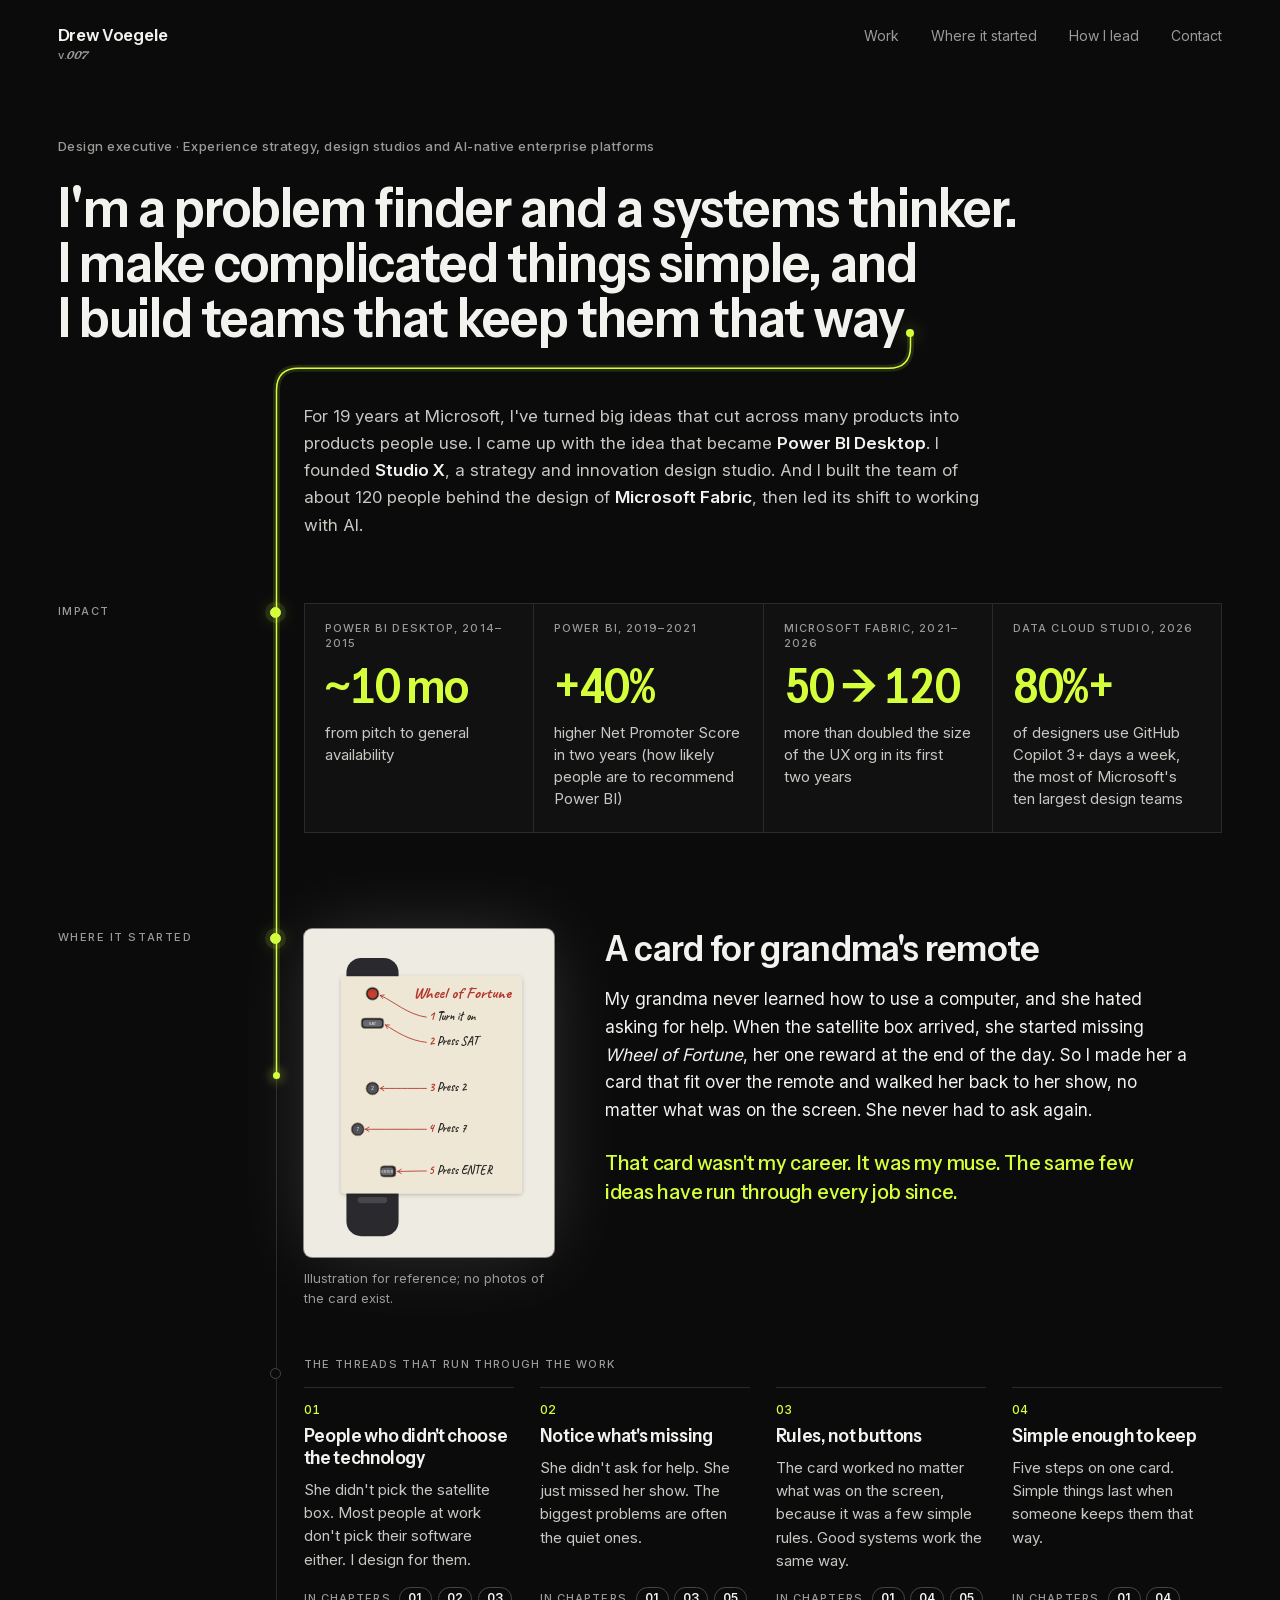
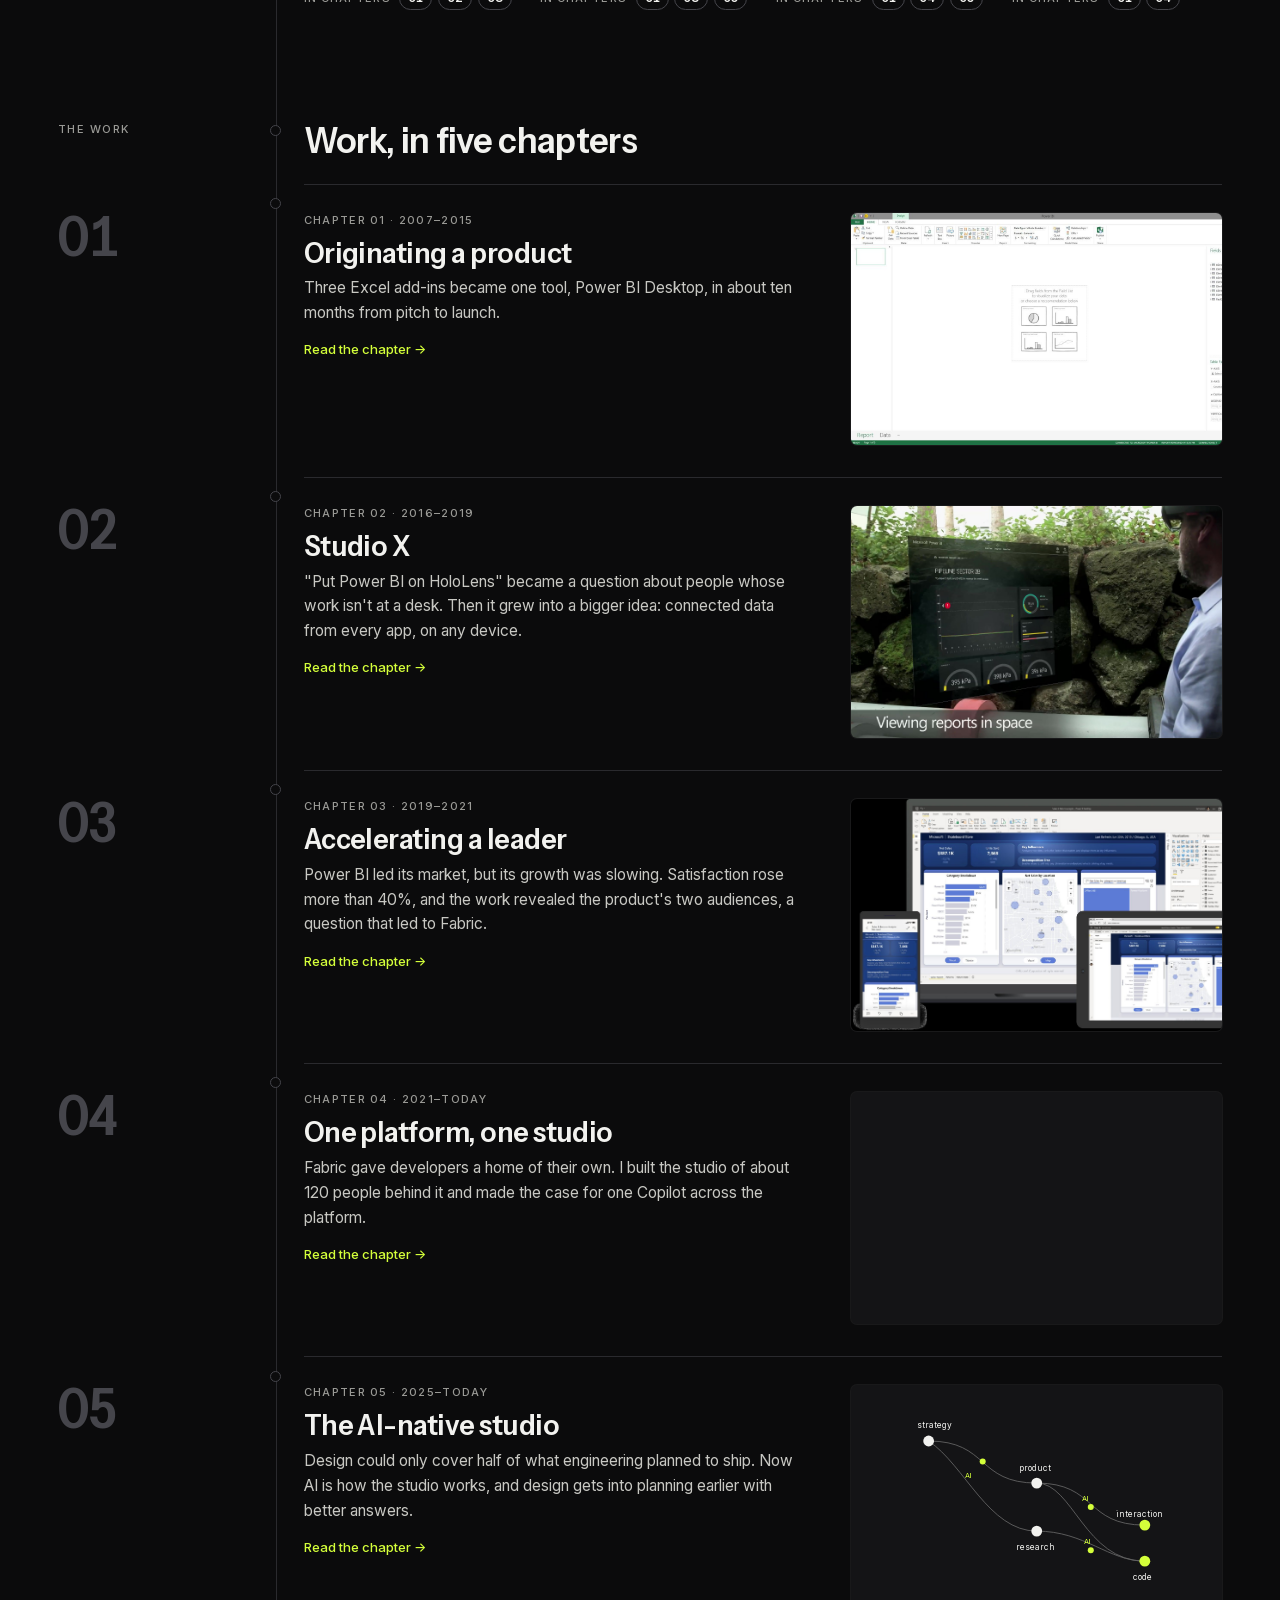
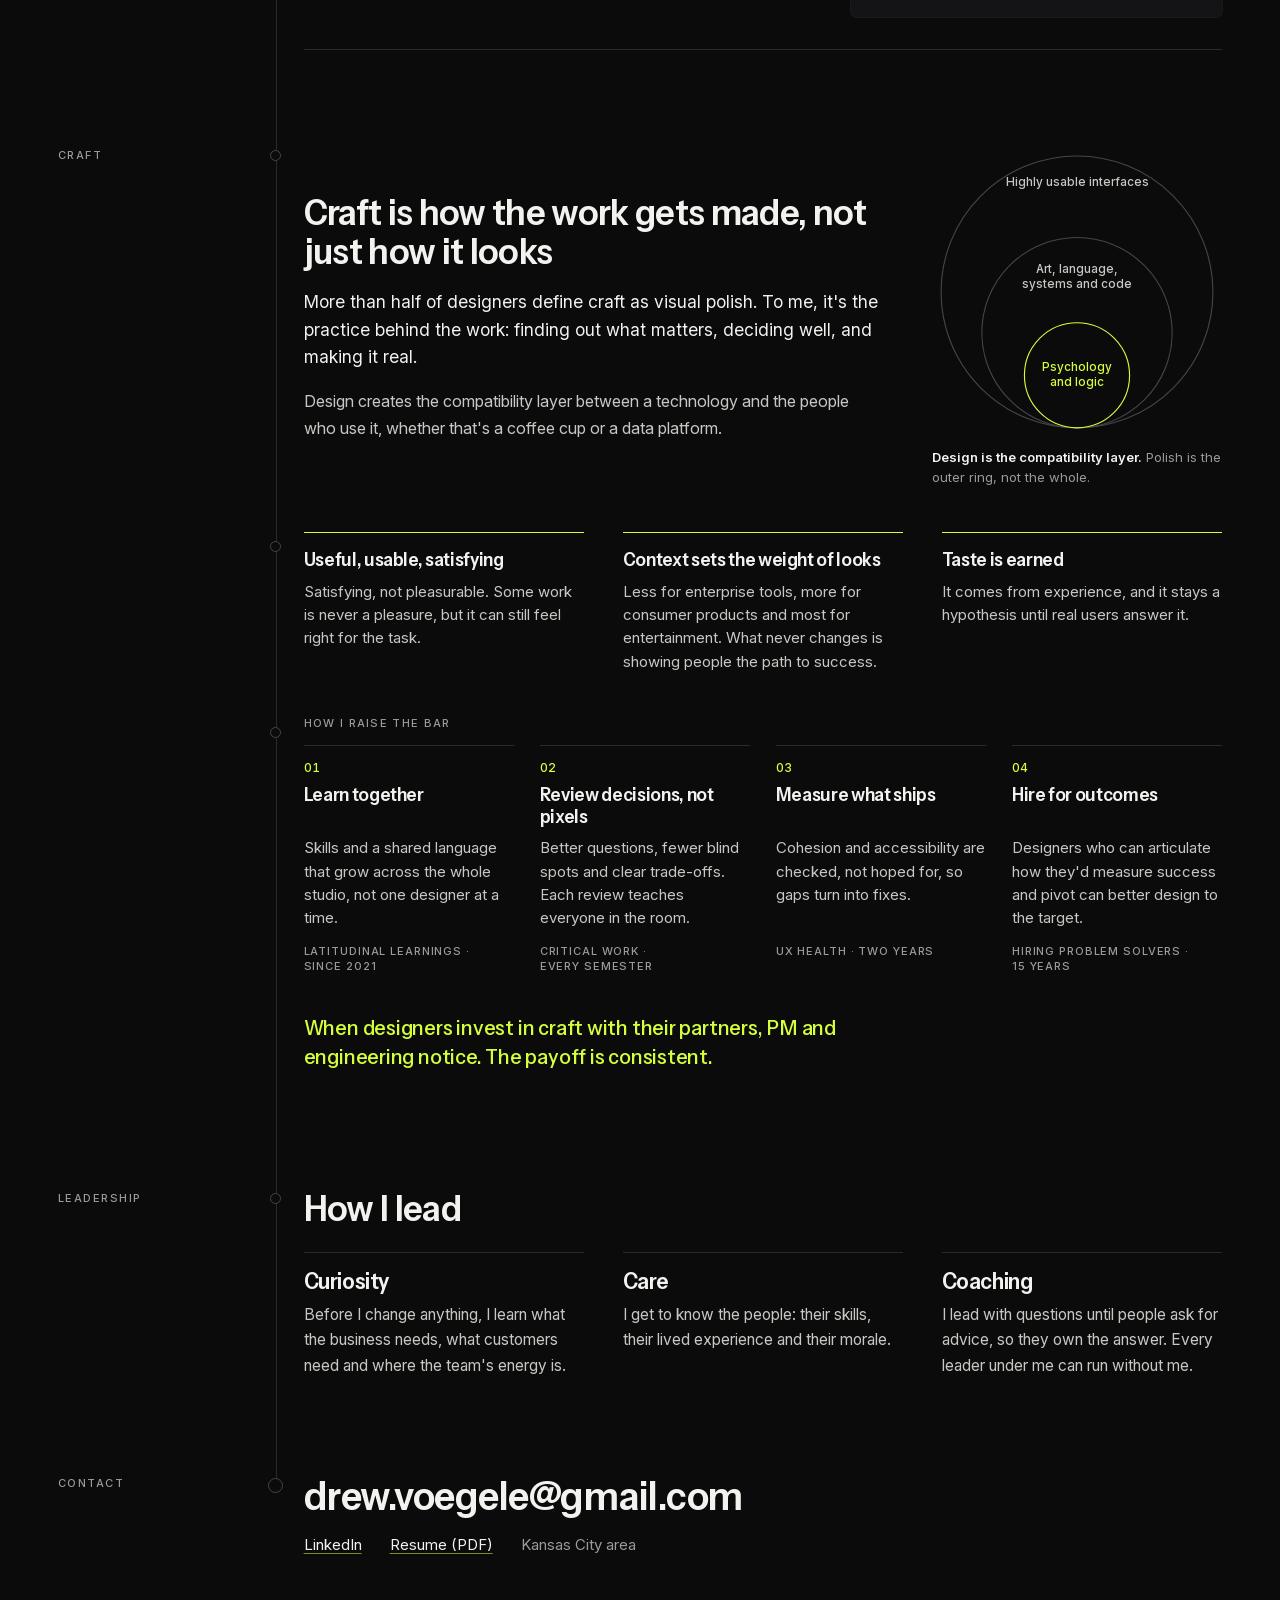
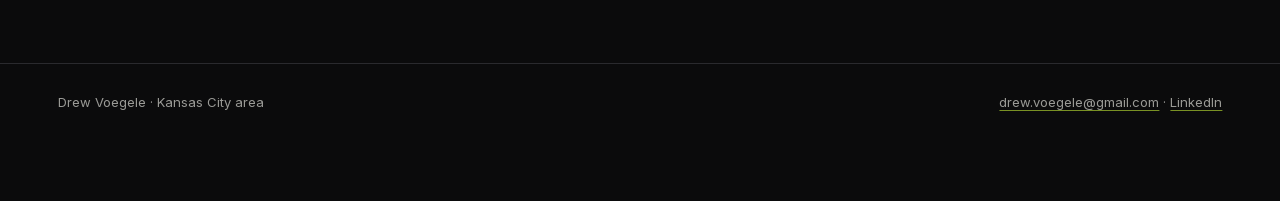
==== commit 7f489c3b: "Publish site from a54078b" ====
--- a/index.html
+++ b/index.html
@@ -8,9 +8,9 @@
 <meta property="og:image" content="https://drewvoegele.com/og/home.jpg"><meta property="og:image:width" content="1200"><meta property="og:image:height" content="630"><meta property="og:image:alt" content="Drew Voegele, Design executive · Experience strategy, design studios and AI-native enterprise platforms">
 <meta name="twitter:card" content="summary_large_image"><meta name="twitter:title" content="Drew Voegele · Design executive"><meta name="twitter:description" content="I'm a problem finder and a systems thinker. I make complicated things simple, and I build teams that keep them that way."><meta name="twitter:image" content="https://drewvoegele.com/og/home.jpg">
 <link rel="preload" href="fonts/instrument-sans-latin.woff2" as="font" type="font/woff2" crossorigin><link rel="preload" href="fonts/inter-latin.woff2" as="font" type="font/woff2" crossorigin>
-<link rel="stylesheet" href="fonts/fonts.css?v=84f46014">
+<link rel="stylesheet" href="fonts/fonts.css?v=f9c40e8a">
 
-<link rel="stylesheet" href="styles.css?v=84f46014"><script type="application/ld+json">{"@context":"https://schema.org","@graph":[{"@type":"Person","@id":"https://drewvoegele.com/#drew","name":"Drew Voegele","url":"https://drewvoegele.com/","image":"https://drewvoegele.com/og/home.jpg","jobTitle":"Design executive","description":"I'm a problem finder and a systems thinker. I make complicated things simple, and I build teams that keep them that way.","sameAs":["https://www.linkedin.com/in/drewvoegele"],"knowsAbout":["Experience strategy","Design leadership","Design systems","AI-native design","Enterprise data platforms","Power BI","Microsoft Fabric"]},{"@type":"WebSite","@id":"https://drewvoegele.com/#site","url":"https://drewvoegele.com/","name":"Drew Voegele","author":{"@id":"https://drewvoegele.com/#drew"}}]}</script>
+<link rel="stylesheet" href="styles.css?v=f9c40e8a"><script type="application/ld+json">{"@context":"https://schema.org","@graph":[{"@type":"Person","@id":"https://drewvoegele.com/#drew","name":"Drew Voegele","url":"https://drewvoegele.com/","image":"https://drewvoegele.com/og/home.jpg","jobTitle":"Design executive","description":"I'm a problem finder and a systems thinker. I make complicated things simple, and I build teams that keep them that way.","sameAs":["https://www.linkedin.com/in/drewvoegele"],"knowsAbout":["Experience strategy","Design leadership","Design systems","AI-native design","Enterprise data platforms","Power BI","Microsoft Fabric"]},{"@type":"WebSite","@id":"https://drewvoegele.com/#site","url":"https://drewvoegele.com/","name":"Drew Voegele","author":{"@id":"https://drewvoegele.com/#drew"}}]}</script>
 <script>document.documentElement.classList.add("js");</script></head><body class="home">
 <a class="skip" href="#main">Skip to content</a>
 <div class="page">
@@ -134,8 +134,8 @@
       <p class="links"><a href="https://www.linkedin.com/in/drewvoegele">LinkedIn</a><a href="assets/Drew-Voegele-Resume.pdf">Resume (PDF)</a><span>Kansas City area</span></p></div></div>
   </section></main><footer class="site-foot wrap"><p>Drew Voegele · Kansas City area</p><p><a class="eml" href="#contact" data-u="elegeov.werd" data-d="moc.liamg">drew.voegele at gmail dot com</a> · <a href="https://www.linkedin.com/in/drewvoegele">LinkedIn</a></p></footer></div>
 
-<script src="thread.js?v=84f46014" defer></script>
-<script src="lightbox.js?v=84f46014" defer></script>
+<script src="thread.js?v=f9c40e8a" defer></script>
+<script src="lightbox.js?v=f9c40e8a" defer></script>
 <script>document.querySelectorAll("a.eml").forEach(function(a){var r=function(x){return x.split("").reverse().join("")},e=r(a.dataset.u)+"@"+r(a.dataset.d);a.href="mailto:"+e;a.textContent=e})</script>
 
 </body></html>
--- a/styles.css
+++ b/styles.css
@@ -382,3 +382,19 @@
 .vid-toggle svg { width: 14px; height: 14px; fill: none; stroke: var(--text); stroke-width: 2; stroke-linecap: round; stroke-linejoin: round; }
 .vid-toggle .i-play { fill: var(--text); stroke: none; }
 .vid.playing .i-play, .vid:not(.playing) .i-pause { display: none; }
+
+/* Diagrams (build.mjs DIAGRAMS): the site's thread line, hairline boxes and small caps */
+.fig.diagram { margin-top: clamp(1.75rem, 3vw, 2.5rem); }
+.dg { display: block; width: 100%; height: auto; overflow: visible; }
+.dg-tall { display: none; max-width: 420px; }
+.dg-box { fill: var(--raised); stroke: var(--hair-2); stroke-width: 1; }
+.dg-hub { stroke: var(--accent); stroke-width: 1.5; }
+.dg-line { fill: none; stroke: var(--accent); stroke-width: 1.5; opacity: .55; }
+.dg-strong { opacity: .9; filter: drop-shadow(0 0 4px rgba(212, 255, 58, .45)); }
+.dg-dot { fill: var(--accent); }
+.dg-goal { fill: var(--accent); filter: drop-shadow(0 0 10px rgba(212, 255, 58, .75)); }
+.dg-k { fill: var(--accent); font-family: var(--body); font-size: 11px; font-weight: 500; letter-spacing: .14em; }
+.dg-t { fill: var(--text); font-family: var(--display); font-weight: 600; font-stretch: 92%; font-size: 17px; letter-spacing: -.01em; }
+.dg-t-sm { font-size: 16px; }
+.dg-s { fill: var(--muted); font-family: var(--body); font-size: 13px; }
+@media (max-width: 760px) { .dg-wide { display: none; } .dg-tall { display: block; } }
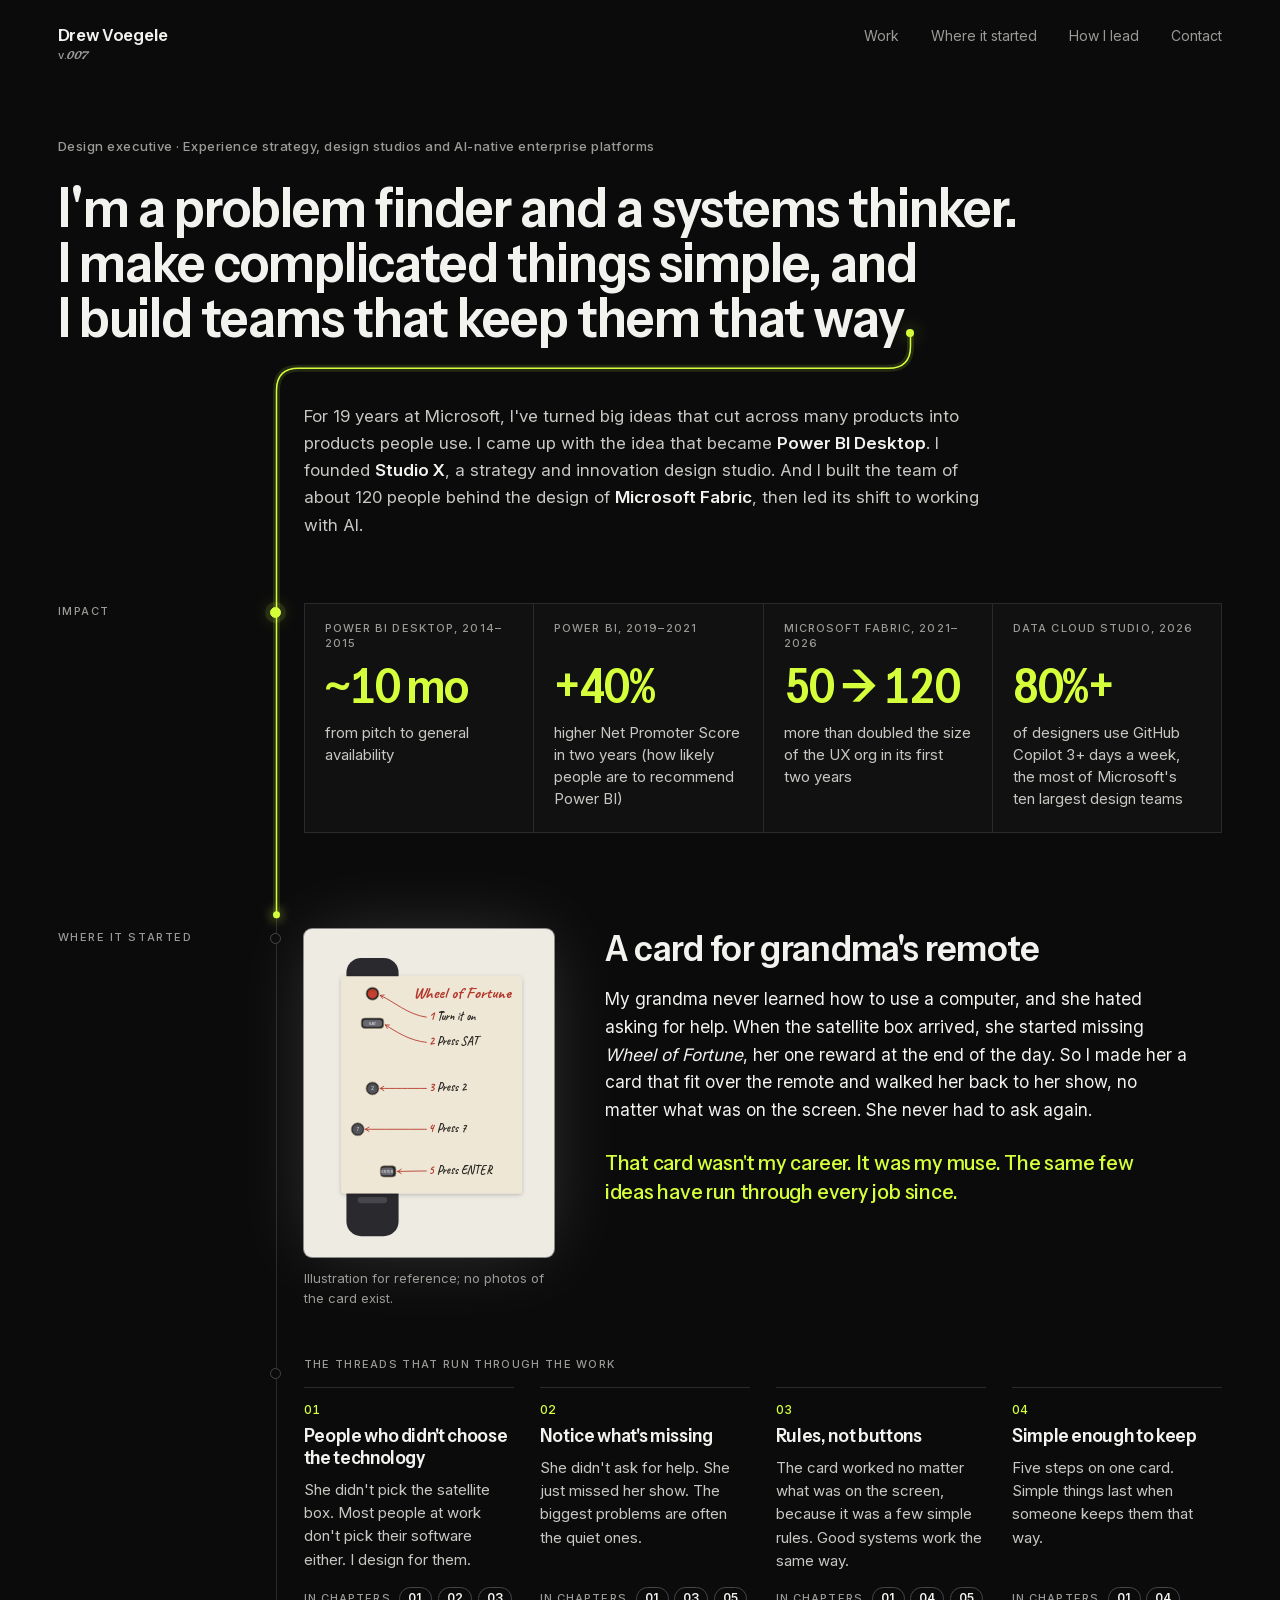
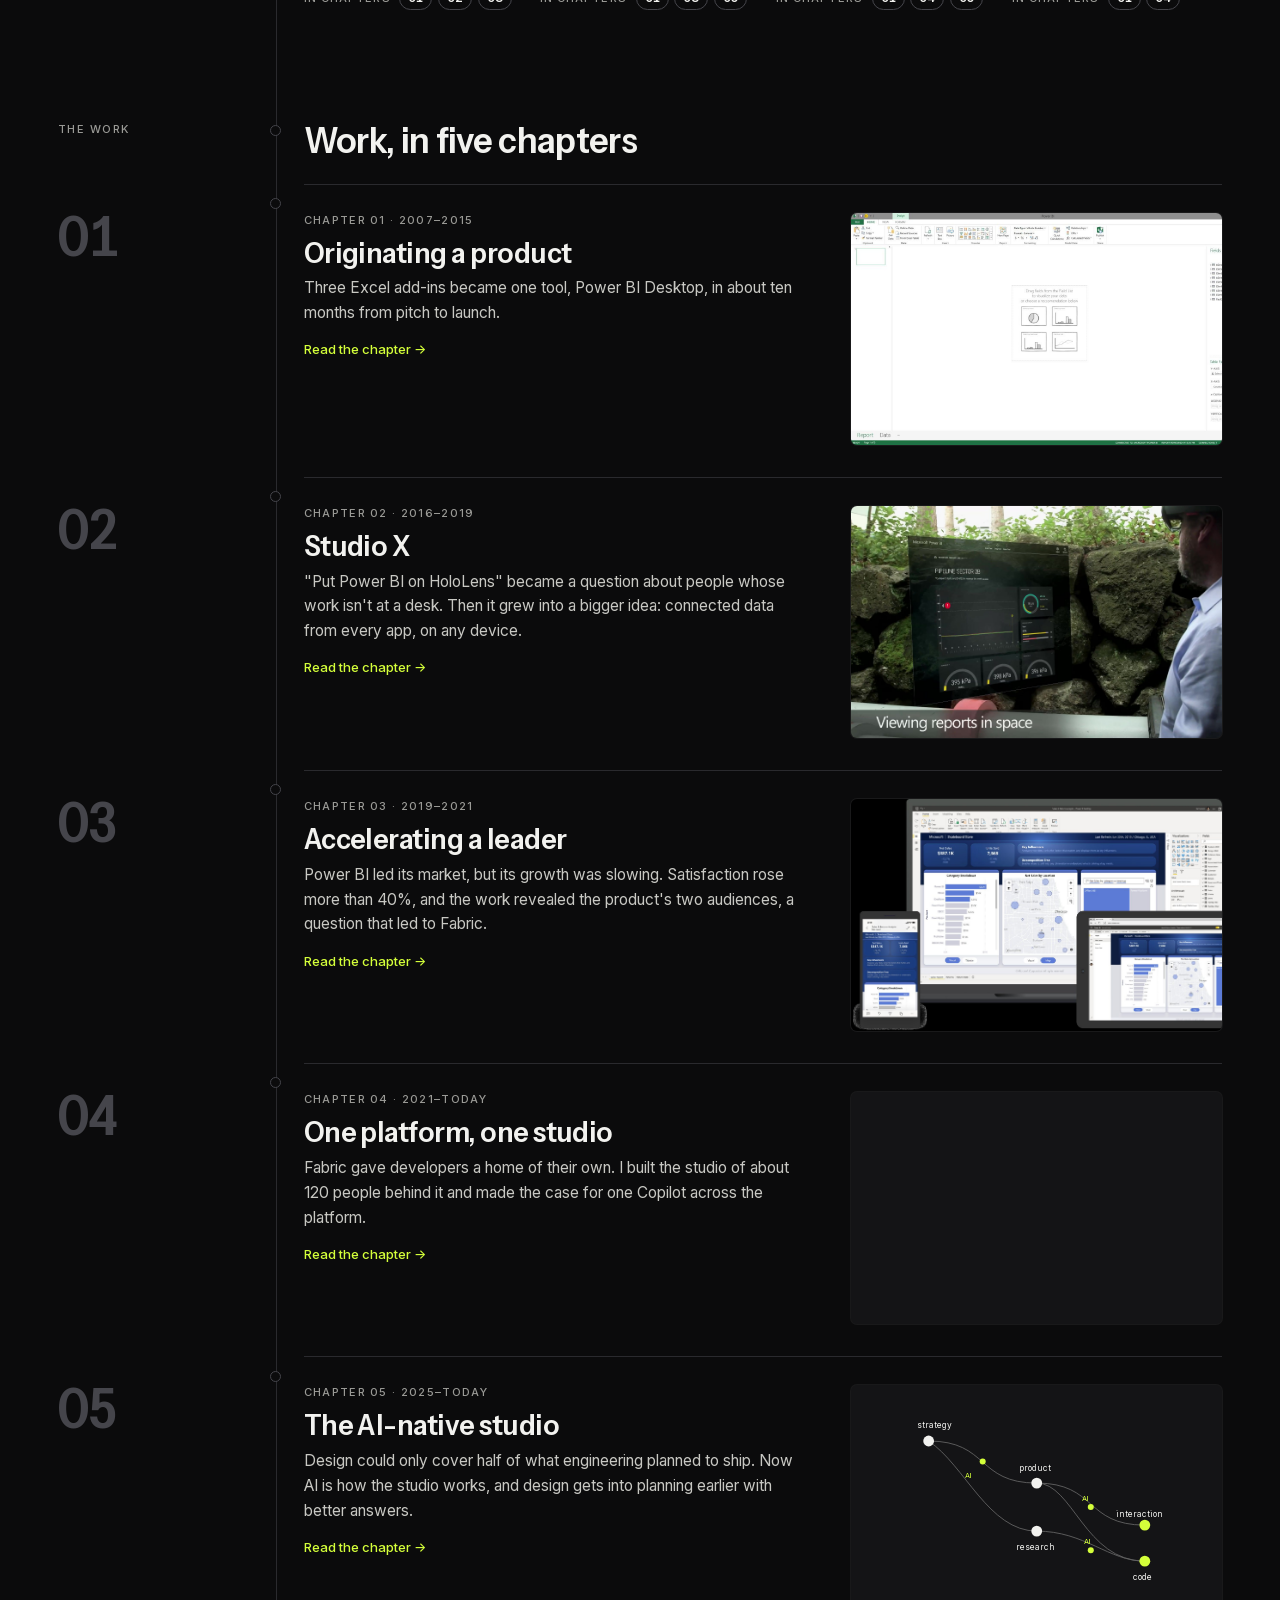
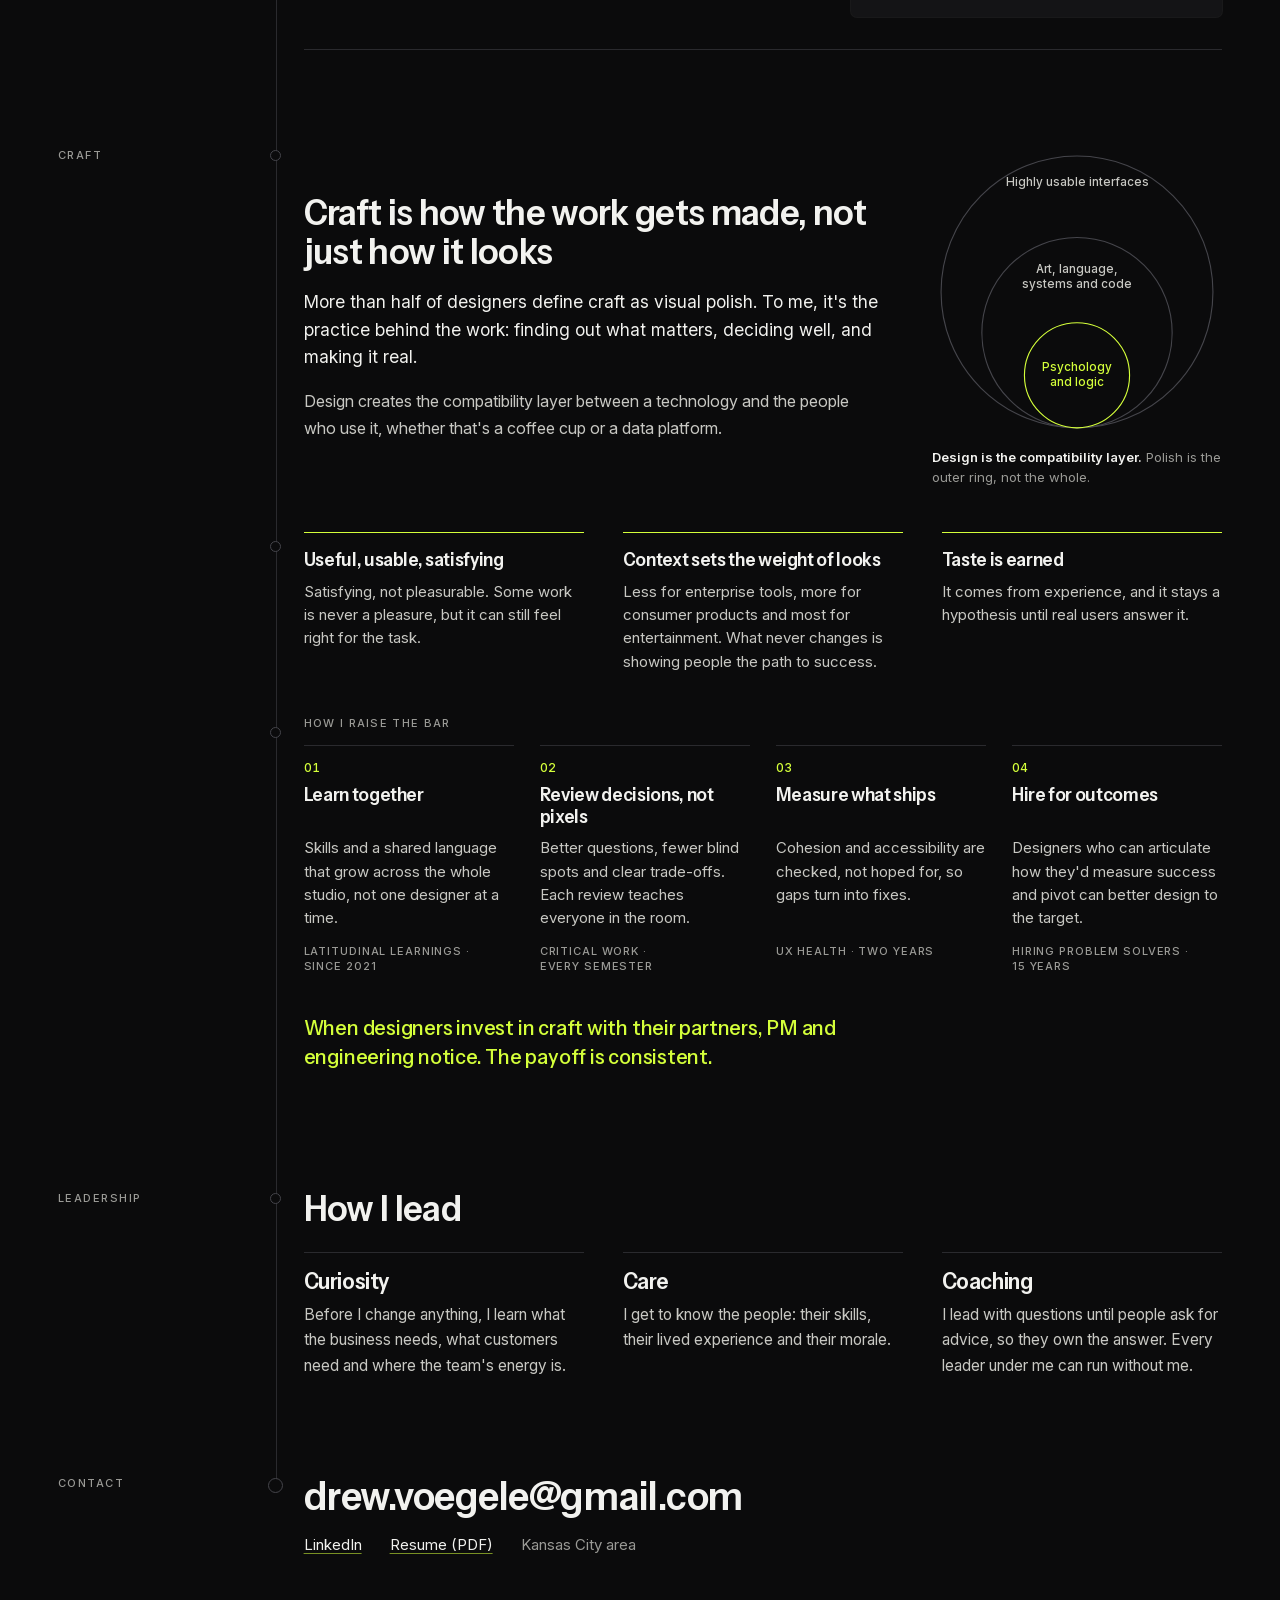
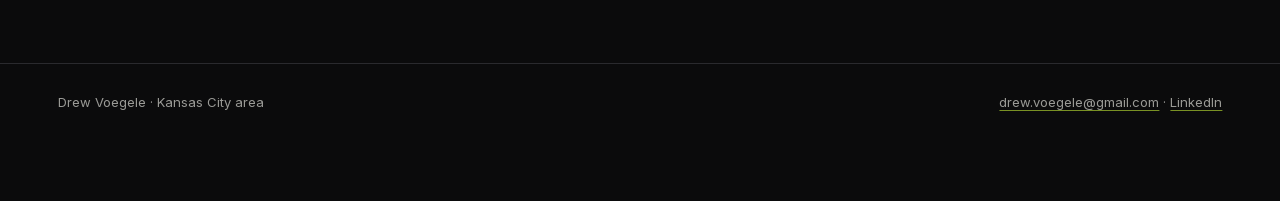
==== commit 643b77c4: "Publish site from 3b94533" ====
--- a/index.html
+++ b/index.html
@@ -8,9 +8,9 @@
 <meta property="og:image" content="https://drewvoegele.com/og/home.jpg"><meta property="og:image:width" content="1200"><meta property="og:image:height" content="630"><meta property="og:image:alt" content="Drew Voegele, Design executive · Experience strategy, design studios and AI-native enterprise platforms">
 <meta name="twitter:card" content="summary_large_image"><meta name="twitter:title" content="Drew Voegele · Design executive"><meta name="twitter:description" content="I'm a problem finder and a systems thinker. I make complicated things simple, and I build teams that keep them that way."><meta name="twitter:image" content="https://drewvoegele.com/og/home.jpg">
 <link rel="preload" href="fonts/instrument-sans-latin.woff2" as="font" type="font/woff2" crossorigin><link rel="preload" href="fonts/inter-latin.woff2" as="font" type="font/woff2" crossorigin>
-<link rel="stylesheet" href="fonts/fonts.css?v=f9c40e8a">
+<link rel="stylesheet" href="fonts/fonts.css?v=f1bb394f">
 
-<link rel="stylesheet" href="styles.css?v=f9c40e8a"><script type="application/ld+json">{"@context":"https://schema.org","@graph":[{"@type":"Person","@id":"https://drewvoegele.com/#drew","name":"Drew Voegele","url":"https://drewvoegele.com/","image":"https://drewvoegele.com/og/home.jpg","jobTitle":"Design executive","description":"I'm a problem finder and a systems thinker. I make complicated things simple, and I build teams that keep them that way.","sameAs":["https://www.linkedin.com/in/drewvoegele"],"knowsAbout":["Experience strategy","Design leadership","Design systems","AI-native design","Enterprise data platforms","Power BI","Microsoft Fabric"]},{"@type":"WebSite","@id":"https://drewvoegele.com/#site","url":"https://drewvoegele.com/","name":"Drew Voegele","author":{"@id":"https://drewvoegele.com/#drew"}}]}</script>
+<link rel="stylesheet" href="styles.css?v=f1bb394f"><script type="application/ld+json">{"@context":"https://schema.org","@graph":[{"@type":"Person","@id":"https://drewvoegele.com/#drew","name":"Drew Voegele","url":"https://drewvoegele.com/","image":"https://drewvoegele.com/og/home.jpg","jobTitle":"Design executive","description":"I'm a problem finder and a systems thinker. I make complicated things simple, and I build teams that keep them that way.","sameAs":["https://www.linkedin.com/in/drewvoegele"],"knowsAbout":["Experience strategy","Design leadership","Design systems","AI-native design","Enterprise data platforms","Power BI","Microsoft Fabric"]},{"@type":"WebSite","@id":"https://drewvoegele.com/#site","url":"https://drewvoegele.com/","name":"Drew Voegele","author":{"@id":"https://drewvoegele.com/#drew"}}]}</script>
 <script>document.documentElement.classList.add("js");</script></head><body class="home">
 <a class="skip" href="#main">Skip to content</a>
 <div class="page">
@@ -134,8 +134,9 @@
       <p class="links"><a href="https://www.linkedin.com/in/drewvoegele">LinkedIn</a><a href="assets/Drew-Voegele-Resume.pdf">Resume (PDF)</a><span>Kansas City area</span></p></div></div>
   </section></main><footer class="site-foot wrap"><p>Drew Voegele · Kansas City area</p><p><a class="eml" href="#contact" data-u="elegeov.werd" data-d="moc.liamg">drew.voegele at gmail dot com</a> · <a href="https://www.linkedin.com/in/drewvoegele">LinkedIn</a></p></footer></div>
 
-<script src="thread.js?v=f9c40e8a" defer></script>
-<script src="lightbox.js?v=f9c40e8a" defer></script>
+<script src="thread.js?v=f1bb394f" defer></script>
+<script src="lightbox.js?v=f1bb394f" defer></script>
 <script>document.querySelectorAll("a.eml").forEach(function(a){var r=function(x){return x.split("").reverse().join("")},e=r(a.dataset.u)+"@"+r(a.dataset.d);a.href="mailto:"+e;a.textContent=e})</script>
+<script>(function(){var ls=document.querySelectorAll("a.sec-link");if(!ls.length||!navigator.clipboard||!window.isSecureContext)return;var live=document.createElement("p");live.className="sr";live.setAttribute("aria-live","polite");document.body.appendChild(live);ls.forEach(function(a){a.addEventListener("click",function(e){e.preventDefault();navigator.clipboard.writeText(location.href.split("#")[0]+a.hash).then(function(){history.replaceState(null,"",a.hash);a.classList.add("copied");live.textContent="Link copied";setTimeout(function(){a.classList.remove("copied");live.textContent=""},1800)},function(){location.hash=a.hash})})})})()</script>
 
 </body></html>
--- a/styles.css
+++ b/styles.css
@@ -398,3 +398,16 @@
 .dg-t-sm { font-size: 16px; }
 .dg-s { fill: var(--muted); font-family: var(--body); font-size: 13px; }
 @media (max-width: 760px) { .dg-wide { display: none; } .dg-tall { display: block; } }
+
+/* ---------- Links to a section: room above the heading when a link lands, and a copy-link icon ---------- */
+.sec-h { scroll-margin-top: clamp(1.5rem, 4vw, 2.5rem); }
+.sec-link { display: inline-grid; place-items: center; width: 22px; height: 22px; margin: -6px 0 -6px .3rem; vertical-align: middle; border-radius: 5px;
+  color: var(--muted); text-decoration: none; opacity: 0; position: relative; transition: opacity .2s, color .2s, background-color .2s; }
+.sec-link svg { width: 13px; height: 13px; }
+.sec-row:hover .sec-link, .sec-link:focus-visible, .sec-link.copied { opacity: 1; }
+.sec-link:hover, .sec-link.copied { color: var(--accent); }
+.sec-link:hover { background: var(--hair); }
+.sec-link::after { content: "Copied"; position: absolute; left: calc(100% + 6px); top: 50%; transform: translateY(-50%); font: 500 .6875rem/1 var(--body); letter-spacing: .02em;
+  color: var(--accent); white-space: nowrap; opacity: 0; pointer-events: none; transition: opacity .2s; }
+.sec-link.copied::after { opacity: 1; }
+@media (hover: none) { .sec-link { opacity: .7; } }
